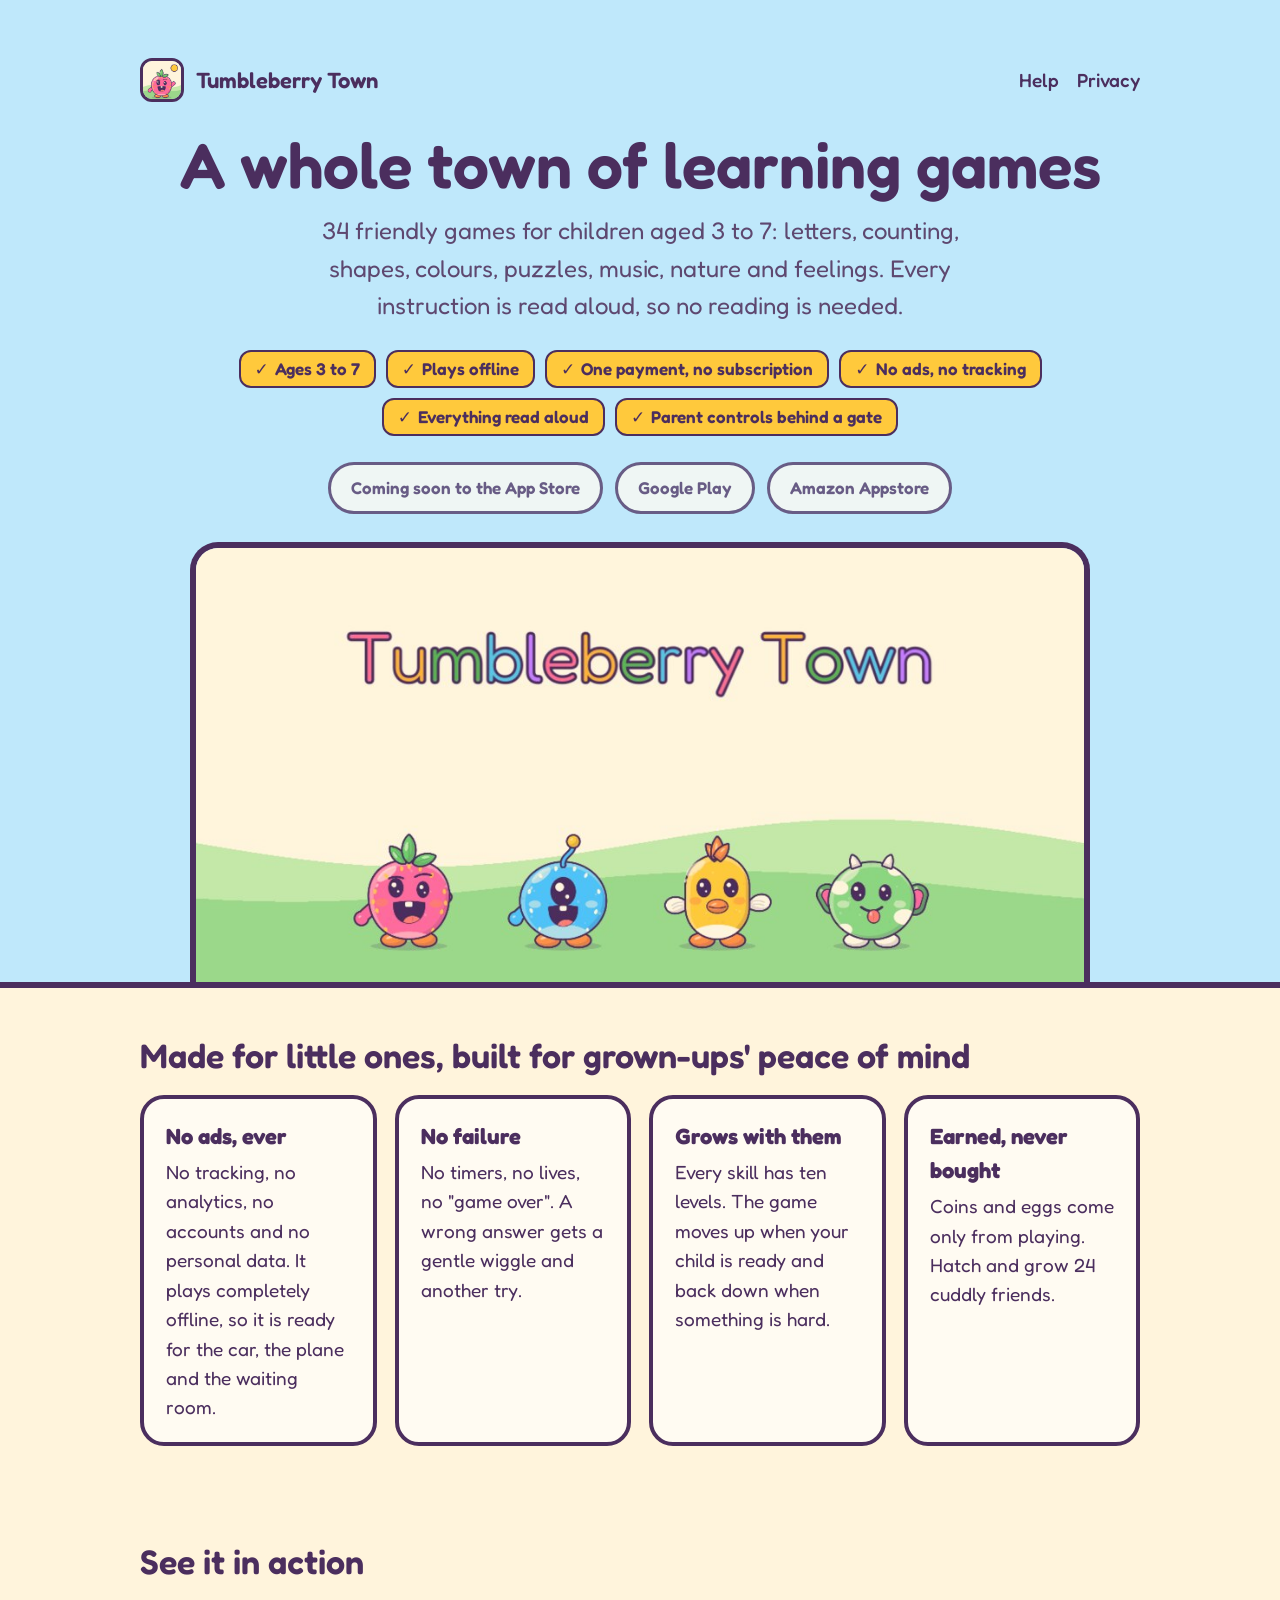
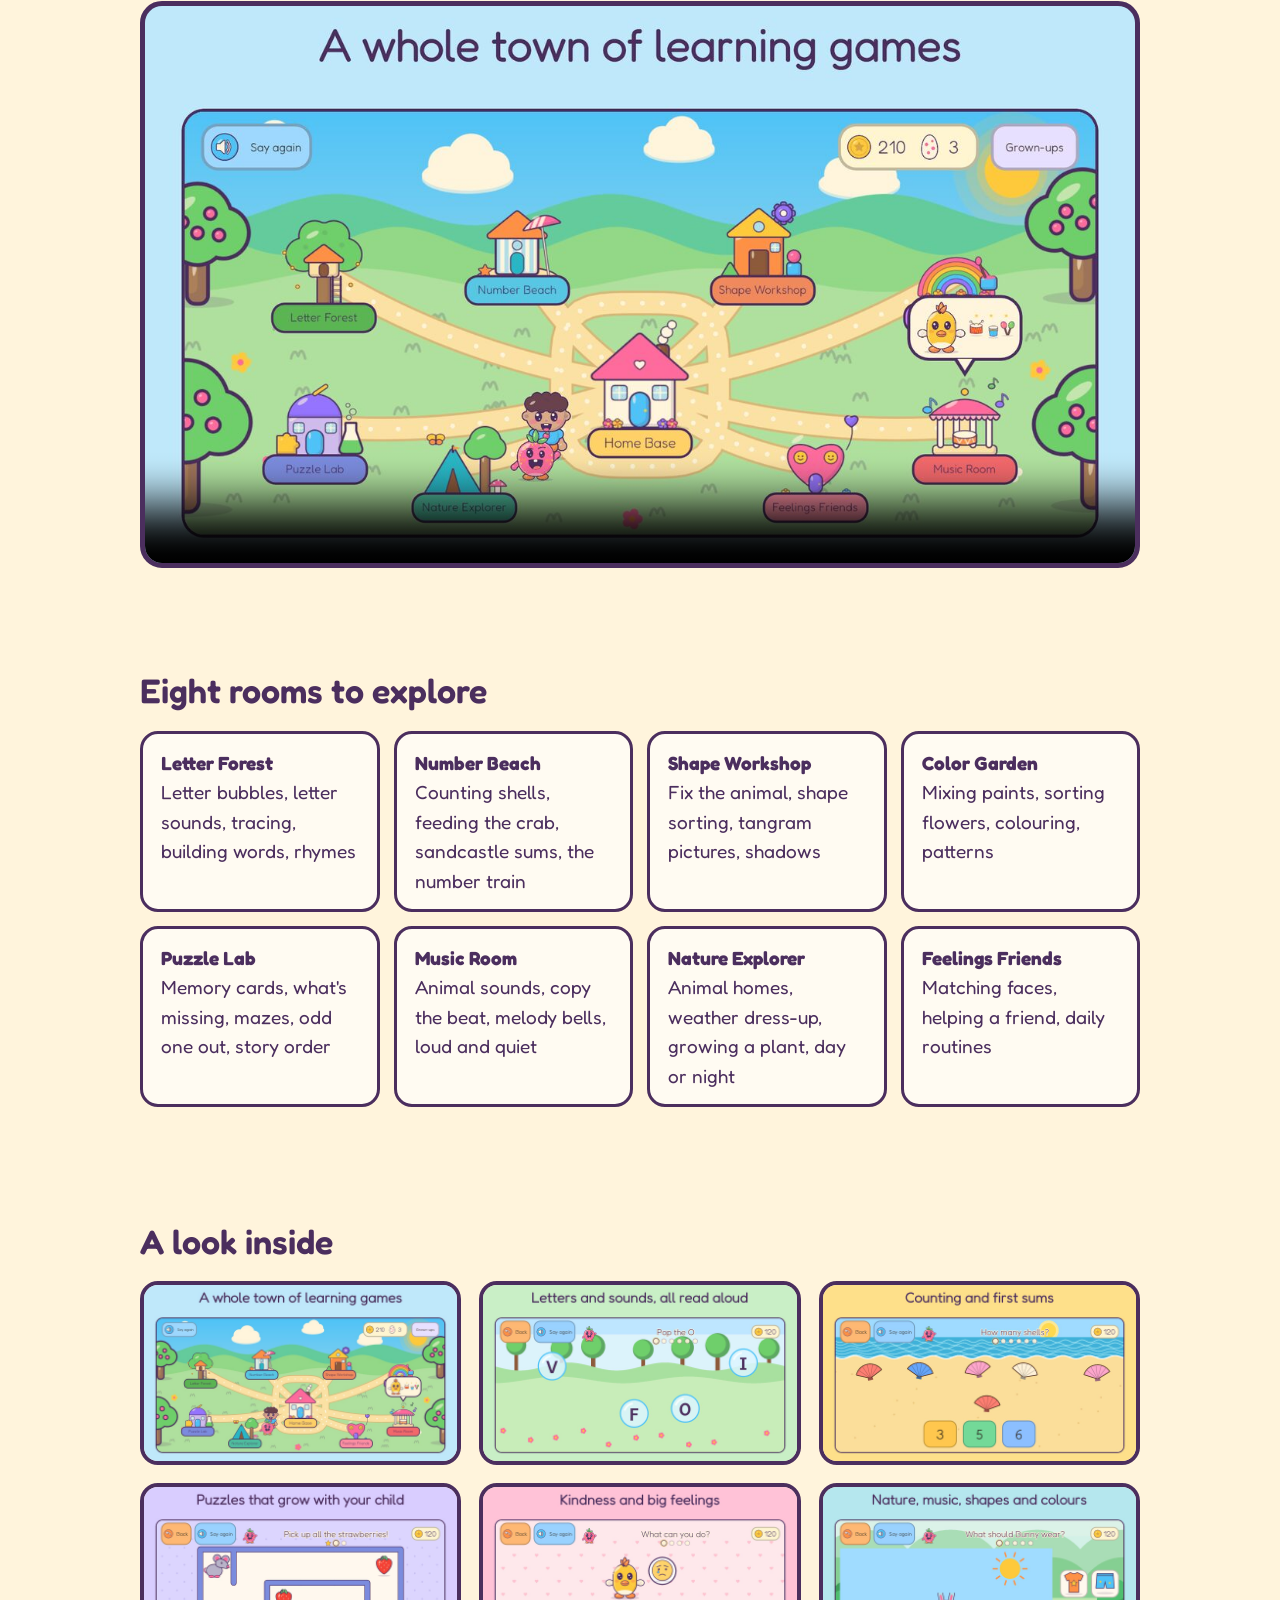
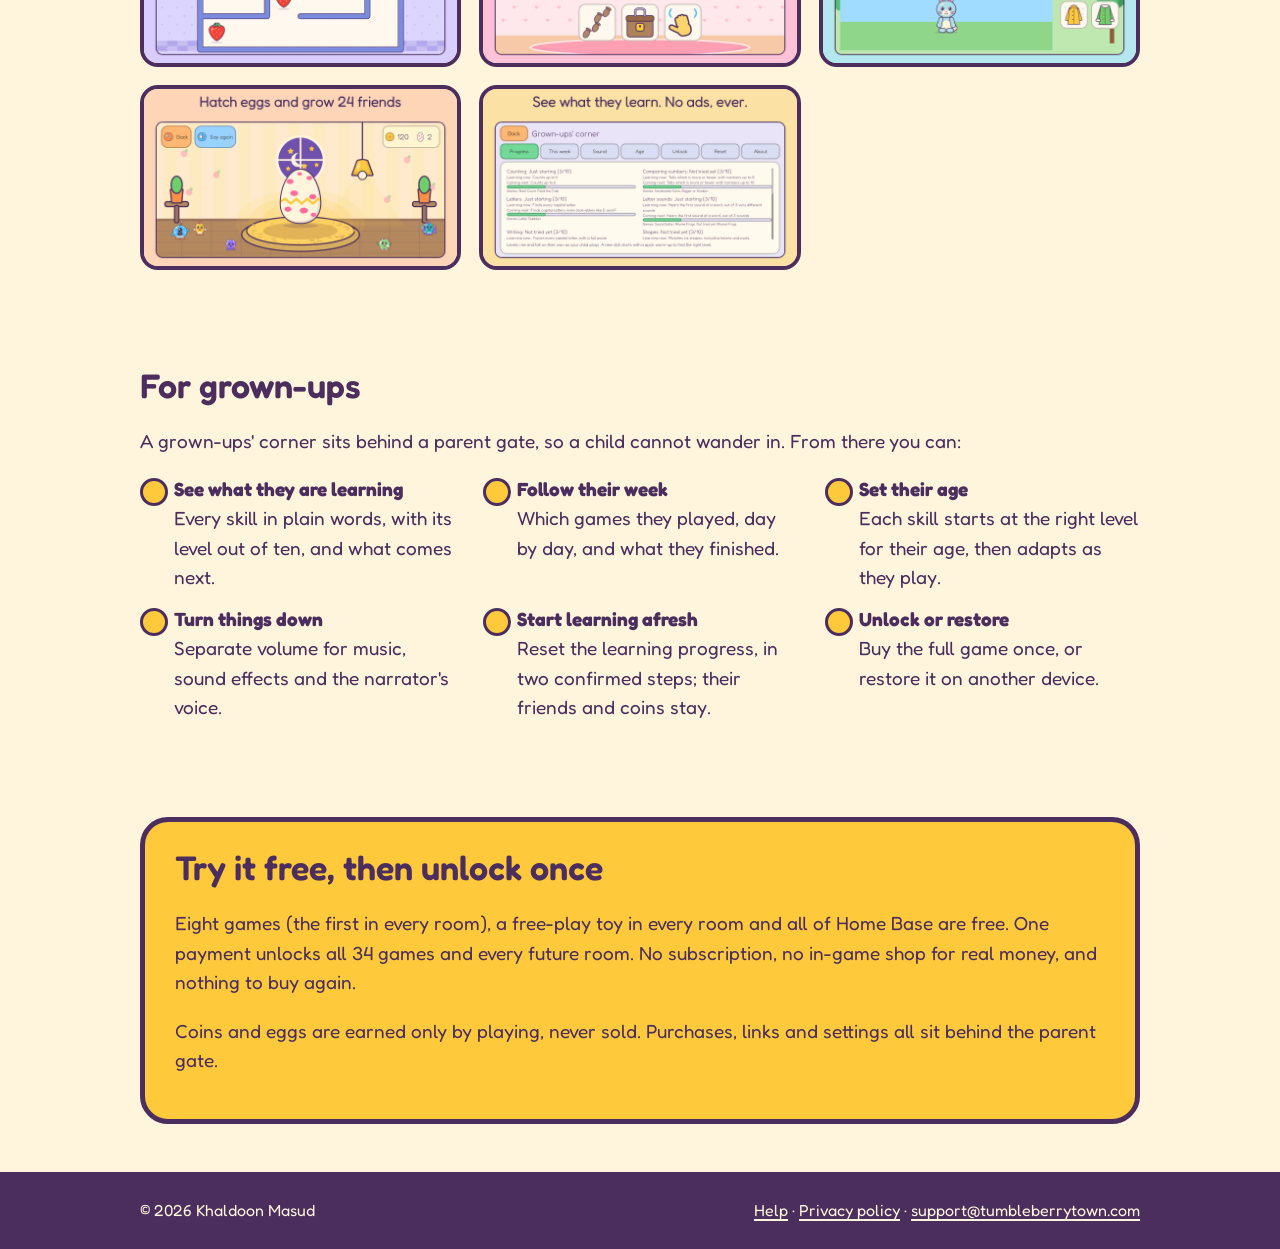
==== index.html @ 7c2fcc59 "Privacy policy rewrite; selling points on the home page - Privacy policy: names the developer, adds " ====
<!doctype html>
<html lang="en">
<head>
<meta charset="utf-8">
<meta name="viewport" content="width=device-width, initial-scale=1">
<title>Tumbleberry Town: learning games for ages 3 to 7</title>
<meta name="description" content="A whole town of learning games for children aged 3 to 7: letters, counting, shapes, colours, puzzles, music, nature and feelings. Everything read aloud. No ads, no tracking.">
<link rel="icon" type="image/png" href="favicon.png">
<link rel="stylesheet" href="assets/site.css">
<meta property="og:title" content="Tumbleberry Town">
<meta property="og:description" content="A whole town of learning games for ages 3 to 7. No ads, no tracking.">
<meta property="og:image" content="https://tumbleberrytown.com/assets/img/feature.jpg">
</head>
<body>
<div class="hero">
	<div class="wrap">
		<header class="top">
			<a class="brand" href="./"><img src="assets/img/icon.png" alt="">Tumbleberry Town</a>
			<nav><a href="support/">Help</a><a href="privacy/">Privacy</a></nav>
		</header>
		<h1>A whole town of learning games</h1>
		<p class="lead">34 friendly games for children aged 3 to 7: letters, counting, shapes, colours, puzzles, music, nature and feelings. Every instruction is read aloud, so no reading is needed.</p>
		<ul class="highlights" aria-label="At a glance">
			<li>Ages 3 to 7</li>
			<li>Plays offline</li>
			<li>One payment, no subscription</li>
			<li>No ads, no tracking</li>
			<li>Everything read aloud</li>
			<li>Parent controls behind a gate</li>
		</ul>
		<div class="badges">
			<span class="badge soon">Coming soon to the App Store</span>
			<span class="badge soon">Google Play</span>
			<span class="badge soon">Amazon Appstore</span>
		</div>
		<img class="feature" src="assets/img/feature.jpg" alt="The Tumbleberry Town title with four friendly creatures on green hills">
	</div>
</div>

<main>
	<section>
		<div class="wrap">
			<h2>Made for little ones, built for grown-ups' peace of mind</h2>
			<div class="promises">
				<div class="promise"><strong>No ads, ever</strong>No tracking, no analytics, no accounts and no personal data. It plays completely offline, so it is ready for the car, the plane and the waiting room.</div>
				<div class="promise"><strong>No failure</strong>No timers, no lives, no "game over". A wrong answer gets a gentle wiggle and another try.</div>
				<div class="promise"><strong>Grows with them</strong>Every skill has ten levels. The game moves up when your child is ready and back down when something is hard.</div>
				<div class="promise"><strong>Earned, never bought</strong>Coins and eggs come only from playing. Hatch and grow 24 cuddly friends.</div>
			</div>
		</div>
	</section>

	<section>
		<div class="wrap">
			<h2>See it in action</h2>
			<video controls preload="metadata" poster="assets/img/01_town.jpg" src="assets/preview.mp4">
				A short video of the game.
			</video>
		</div>
	</section>

	<section>
		<div class="wrap">
			<h2>Eight rooms to explore</h2>
			<ul class="rooms">
				<li><b>Letter Forest</b>Letter bubbles, letter sounds, tracing, building words, rhymes</li>
				<li><b>Number Beach</b>Counting shells, feeding the crab, sandcastle sums, the number train</li>
				<li><b>Shape Workshop</b>Fix the animal, shape sorting, tangram pictures, shadows</li>
				<li><b>Color Garden</b>Mixing paints, sorting flowers, colouring, patterns</li>
				<li><b>Puzzle Lab</b>Memory cards, what's missing, mazes, odd one out, story order</li>
				<li><b>Music Room</b>Animal sounds, copy the beat, melody bells, loud and quiet</li>
				<li><b>Nature Explorer</b>Animal homes, weather dress-up, growing a plant, day or night</li>
				<li><b>Feelings Friends</b>Matching faces, helping a friend, daily routines</li>
			</ul>
		</div>
	</section>

	<section>
		<div class="wrap">
			<h2>A look inside</h2>
			<div class="gallery">
				<img src="assets/img/01_town.jpg" alt="The town map with eight rooms and Home Base" loading="lazy">
				<img src="assets/img/02_letters.jpg" alt="Letter Bubbles: pop the letter the narrator says" loading="lazy">
				<img src="assets/img/03_numbers.jpg" alt="Shell Count: how many shells?" loading="lazy">
				<img src="assets/img/04_puzzles.jpg" alt="Maze Mouse: pick up the strawberries" loading="lazy">
				<img src="assets/img/05_feelings.jpg" alt="Help a Friend: what can you do?" loading="lazy">
				<img src="assets/img/06_nature.jpg" alt="Weather Dress-Up: what should Bunny wear?" loading="lazy">
				<img src="assets/img/07_friends.jpg" alt="The Nursery, where eggs hatch into friends" loading="lazy">
				<img src="assets/img/08_grownups.jpg" alt="The grown-ups' corner shows what your child is learning" loading="lazy">
			</div>
		</div>
	</section>

	<section>
		<div class="wrap">
			<h2>For grown-ups</h2>
			<p>A grown-ups' corner sits behind a parent gate, so a child cannot wander in. From there you can:</p>
			<ul class="grownups">
				<li><b>See what they are learning</b>Every skill in plain words, with its level out of ten, and what comes next.</li>
				<li><b>Follow their week</b>Which games they played, day by day, and what they finished.</li>
				<li><b>Set their age</b>Each skill starts at the right level for their age, then adapts as they play.</li>
				<li><b>Turn things down</b>Separate volume for music, sound effects and the narrator's voice.</li>
				<li><b>Start learning afresh</b>Reset the learning progress, in two confirmed steps; their friends and coins stay.</li>
				<li><b>Unlock or restore</b>Buy the full game once, or restore it on another device.</li>
			</ul>
		</div>
	</section>

	<section>
		<div class="wrap">
			<div class="price">
				<h2>Try it free, then unlock once</h2>
				<p>Eight games (the first in every room), a free-play toy in every room and all of Home Base are free. One payment unlocks all 34 games and every future room. No subscription, no in-game shop for real money, and nothing to buy again.</p>
				<p>Coins and eggs are earned only by playing, never sold. Purchases, links and settings all sit behind the parent gate.</p>
			</div>
		</div>
	</section>
</main>

<footer>
	<div class="wrap">
		<span>© 2026 Khaldoon Masud</span>
		<span><a href="support/">Help</a> · <a href="privacy/">Privacy policy</a> · <a href="mailto:support@tumbleberrytown.com">support@tumbleberrytown.com</a></span>
	</div>
</footer>
</body>
</html>
---- assets/site.css ----
/* Tumbleberry Town website. Colours from docs/ART_STYLE.md in the game. */
@font-face {
	font-family: "Fredoka";
	src: url("fonts/Fredoka-Variable.ttf") format("truetype");
	font-weight: 300 700;
	font-display: swap;
}

:root {
	--plum: #4B2E5E;
	--cream: #FFF4DC;
	--paper: #FFFBF2;
	--pink: #FF6B9D;
	--yellow: #FFC93C;
	--blue: #4FC3F7;
	--green: #6FCF6B;
	--grape: #9575FF;
	--sky: #BFE8FB;
	--hill: #9BD68A;
	--soft: #5E4870;
}

* { box-sizing: border-box; }

body {
	margin: 0;
	background: var(--cream);
	color: var(--plum);
	font-family: "Fredoka", "Trebuchet MS", system-ui, sans-serif;
	font-size: 19px;
	line-height: 1.55;
}

a { color: var(--plum); text-decoration-thickness: 2px; text-underline-offset: 3px; }
a:hover { color: var(--pink); }

.wrap { max-width: 1040px; margin: 0 auto; padding: 0 20px; }

header.top {
	display: flex; align-items: center; justify-content: space-between; gap: 16px;
	padding: 18px 0;
}
header.top .brand { display: flex; align-items: center; gap: 12px; text-decoration: none; font-weight: 600; font-size: 22px; }
header.top .brand img { width: 44px; height: 44px; border-radius: 12px; border: 3px solid var(--plum); }
header.top nav { display: flex; gap: 18px; font-weight: 500; }
header.top nav a { text-decoration: none; }
header.top nav a:hover { text-decoration: underline; }

.hero {
	background: var(--sky);
	border-bottom: 6px solid var(--plum);
	padding: 40px 0 0;
	text-align: center;
}
.hero h1 { font-size: clamp(36px, 6vw, 64px); line-height: 1.1; margin: 10px 0 12px; font-weight: 600; }
.hero p.lead { font-size: clamp(19px, 2.4vw, 24px); max-width: 720px; margin: 0 auto 26px; color: var(--soft); }
.hero img.feature { width: 100%; max-width: 900px; display: block; margin: 0 auto; border-radius: 28px 28px 0 0; border: 6px solid var(--plum); border-bottom: 0; }

.badges { display: flex; flex-wrap: wrap; gap: 12px; justify-content: center; margin: 0 0 28px; }
.badge {
	display: inline-block; padding: 10px 20px; border-radius: 999px; background: var(--paper);
	border: 3px solid var(--plum); font-weight: 600; font-size: 17px; text-decoration: none;
}
.badge.soon { opacity: 0.75; }

/* The selling points, right under the headline. */
.highlights { display: flex; flex-wrap: wrap; gap: 10px; justify-content: center; list-style: none; padding: 0; margin: 0 auto 26px; max-width: 900px; }
.highlights li {
	padding: 6px 14px; border-radius: 12px; background: var(--yellow); border: 2px solid var(--plum);
	font-weight: 600; font-size: 17px; line-height: 1.3;
}
.highlights li::before { content: "✓"; font-weight: 700; margin-right: 6px; }

.grownups { display: grid; grid-template-columns: repeat(auto-fit, minmax(min(280px, 100%), 1fr)); gap: 12px 28px; padding: 0; margin: 0; list-style: none; }
.grownups li { padding-left: 34px; position: relative; }
.grownups li::before {
	content: ""; position: absolute; left: 0; top: 4px; width: 22px; height: 22px; border-radius: 50%;
	background: var(--yellow); border: 3px solid var(--plum);
}
.grownups li b { display: block; }

section { padding: 48px 0; }
section h2 { font-size: 34px; line-height: 1.2; margin: 0 0 18px; font-weight: 600; }

.promises { display: grid; grid-template-columns: repeat(auto-fit, minmax(min(220px, 100%), 1fr)); gap: 18px; }
.promise { background: var(--paper); border: 4px solid var(--plum); border-radius: 24px; padding: 20px 22px; }
.promise strong { display: block; font-size: 22px; margin-bottom: 4px; }

.rooms { display: grid; grid-template-columns: repeat(auto-fit, minmax(min(230px, 100%), 1fr)); gap: 14px; padding: 0; list-style: none; }
.rooms li { background: var(--paper); border-radius: 18px; padding: 14px 18px; border: 3px solid var(--plum); }
.rooms li b { display: block; }

.gallery { display: grid; grid-template-columns: repeat(auto-fit, minmax(min(300px, 100%), 1fr)); gap: 18px; }
.gallery img { width: 100%; display: block; border-radius: 18px; border: 4px solid var(--plum); }

video { width: 100%; border-radius: 22px; border: 5px solid var(--plum); background: var(--plum); }

.price { background: var(--yellow); border: 5px solid var(--plum); border-radius: 28px; padding: 26px 30px; }
.price h2 { margin-top: 0; }

article.doc { background: var(--paper); border: 4px solid var(--plum); border-radius: 28px; padding: 28px 34px; margin: 20px 0 48px; }
article.doc h1 { font-size: 40px; line-height: 1.15; margin: 0 0 4px; font-weight: 600; }
article.doc h2 { font-size: 26px; margin: 28px 0 8px; font-weight: 600; }
article.doc .updated { color: var(--soft); margin-top: 0; }
article.doc ul { padding-left: 22px; }

details { background: var(--paper); border: 3px solid var(--plum); border-radius: 18px; padding: 12px 18px; margin: 10px 0; }
details summary { cursor: pointer; font-weight: 600; }

footer { background: var(--plum); color: var(--cream); padding: 26px 0; font-size: 16px; }
footer a { color: var(--cream); }
footer .wrap { display: flex; flex-wrap: wrap; justify-content: space-between; gap: 12px; }

@media (max-width: 600px) {
	body { font-size: 17px; }
	header.top nav { gap: 12px; font-size: 16px; }
	article.doc { padding: 20px; }
}
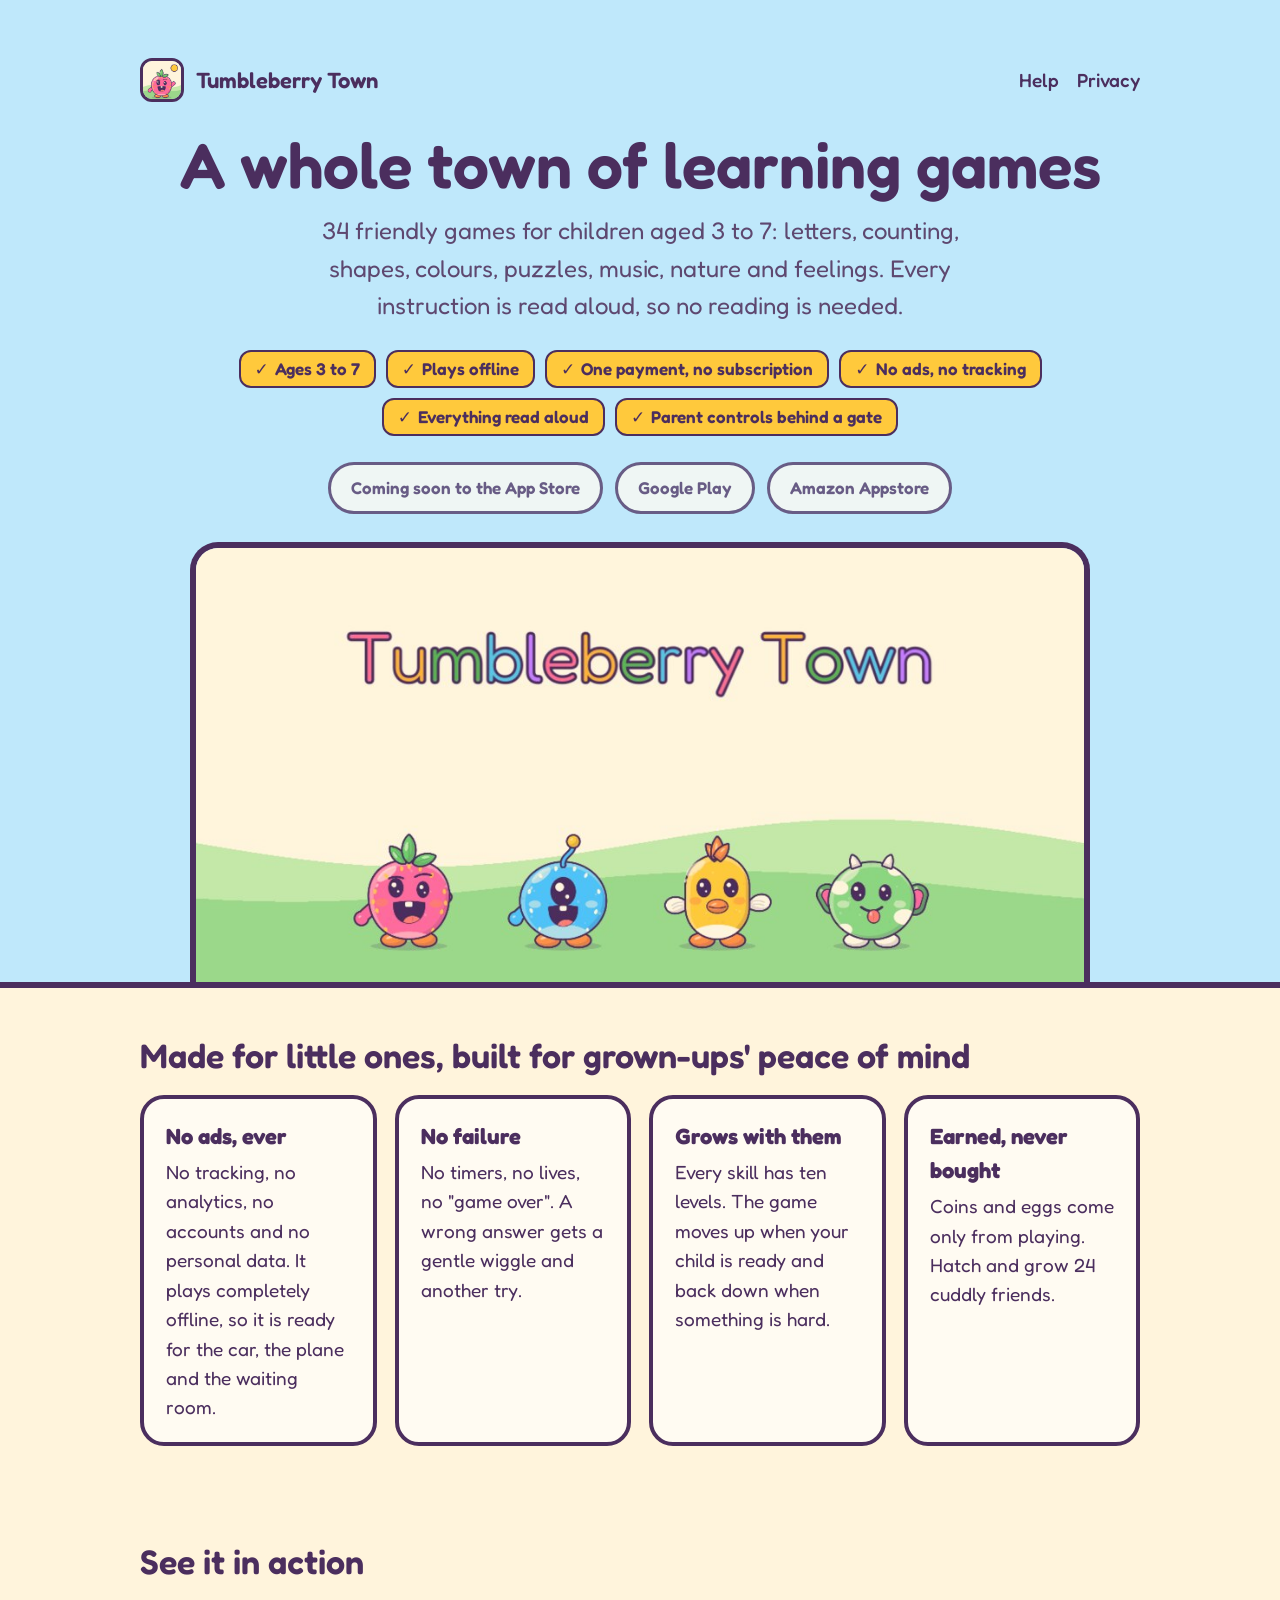
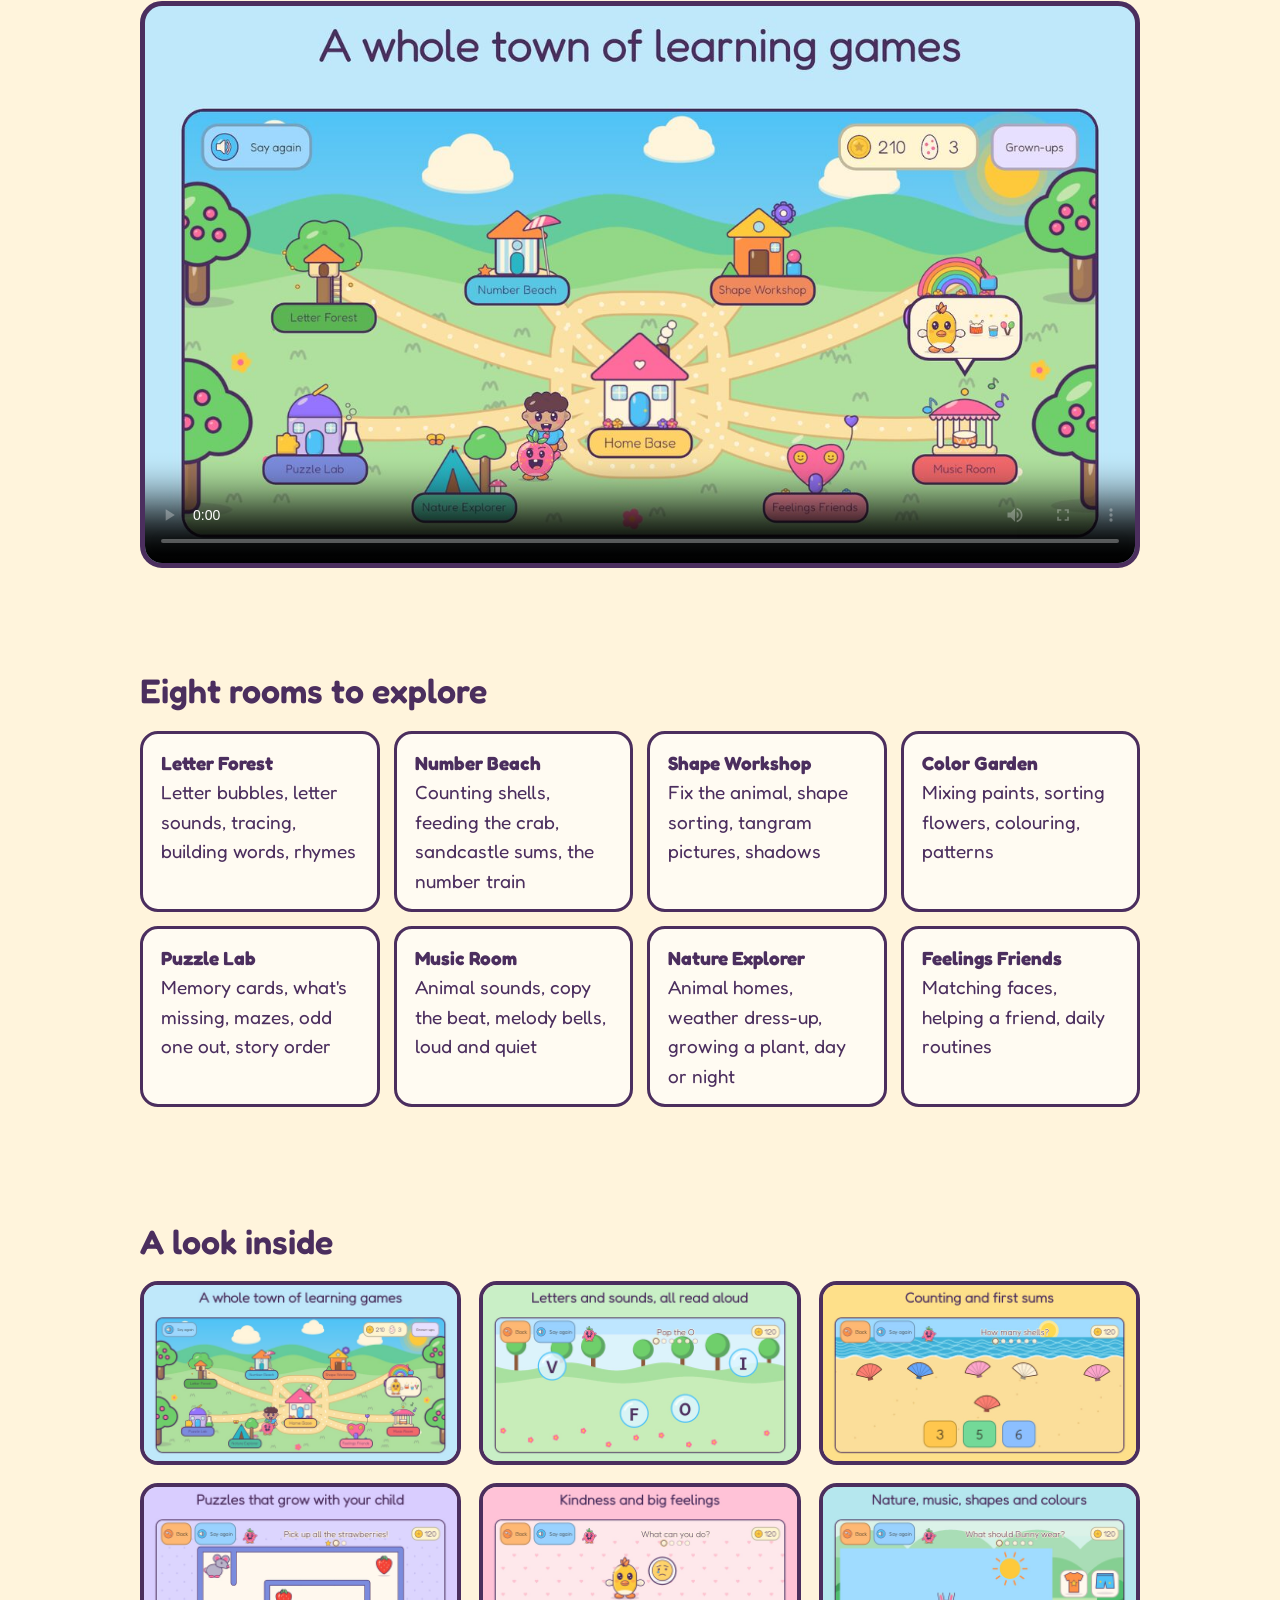
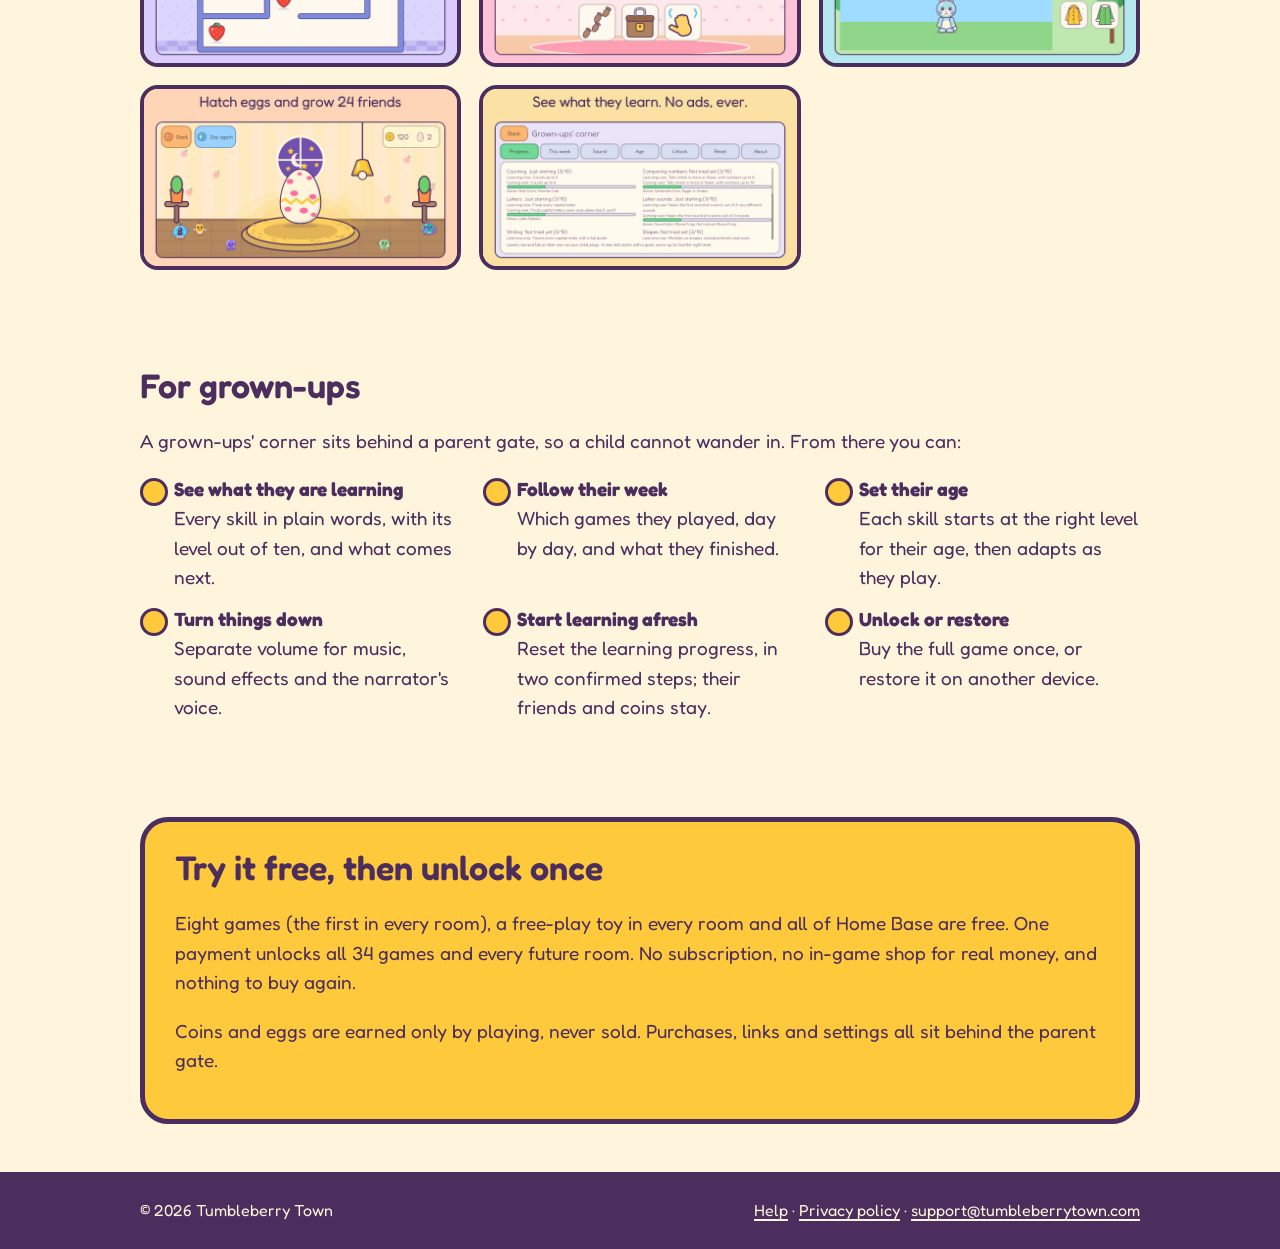
==== commit 8ef2322e: "Say Tumbleberry Town, not the owner's name - Footers on the home, privacy and help pages - Privacy p" ====
--- a/index.html
+++ b/index.html
@@ -119,7 +119,7 @@
 
 <footer>
 	<div class="wrap">
-		<span>© 2026 Khaldoon Masud</span>
+		<span>© 2026 Tumbleberry Town</span>
 		<span><a href="support/">Help</a> · <a href="privacy/">Privacy policy</a> · <a href="mailto:support@tumbleberrytown.com">support@tumbleberrytown.com</a></span>
 	</div>
 </footer>
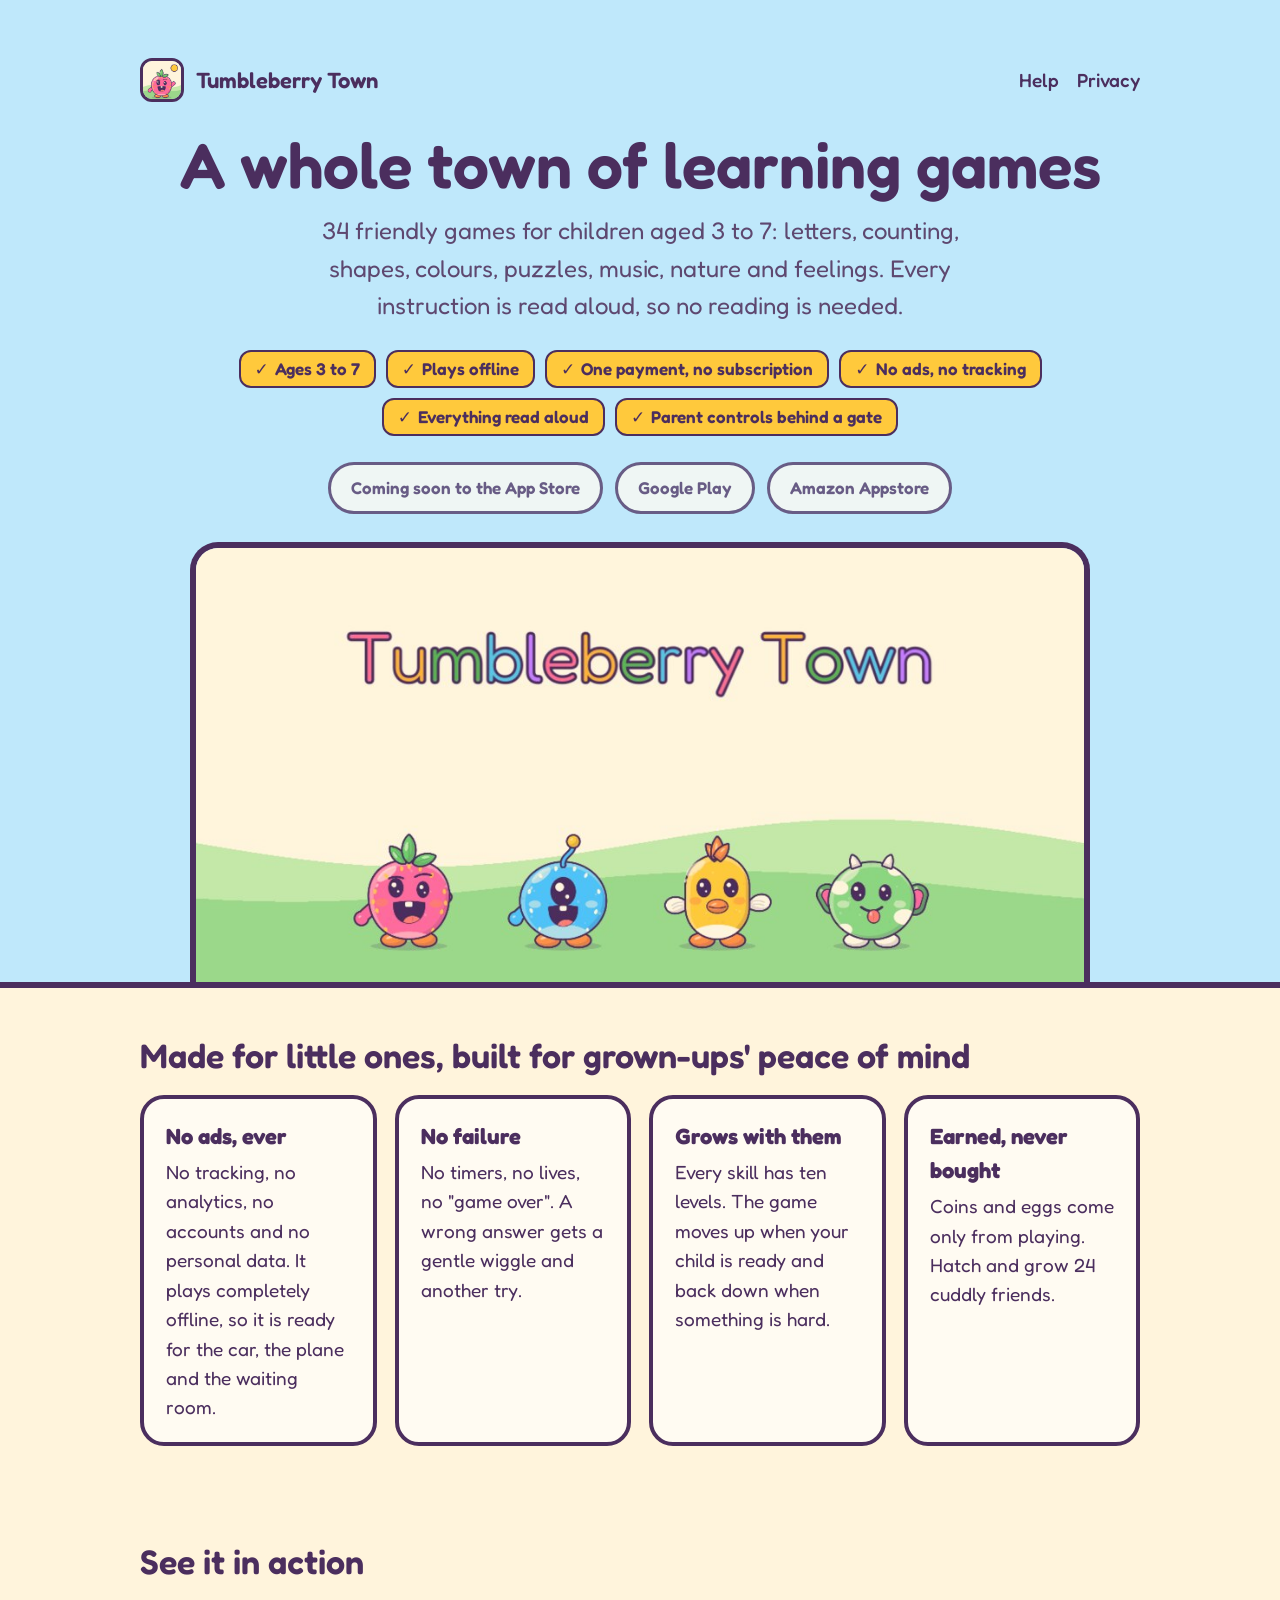
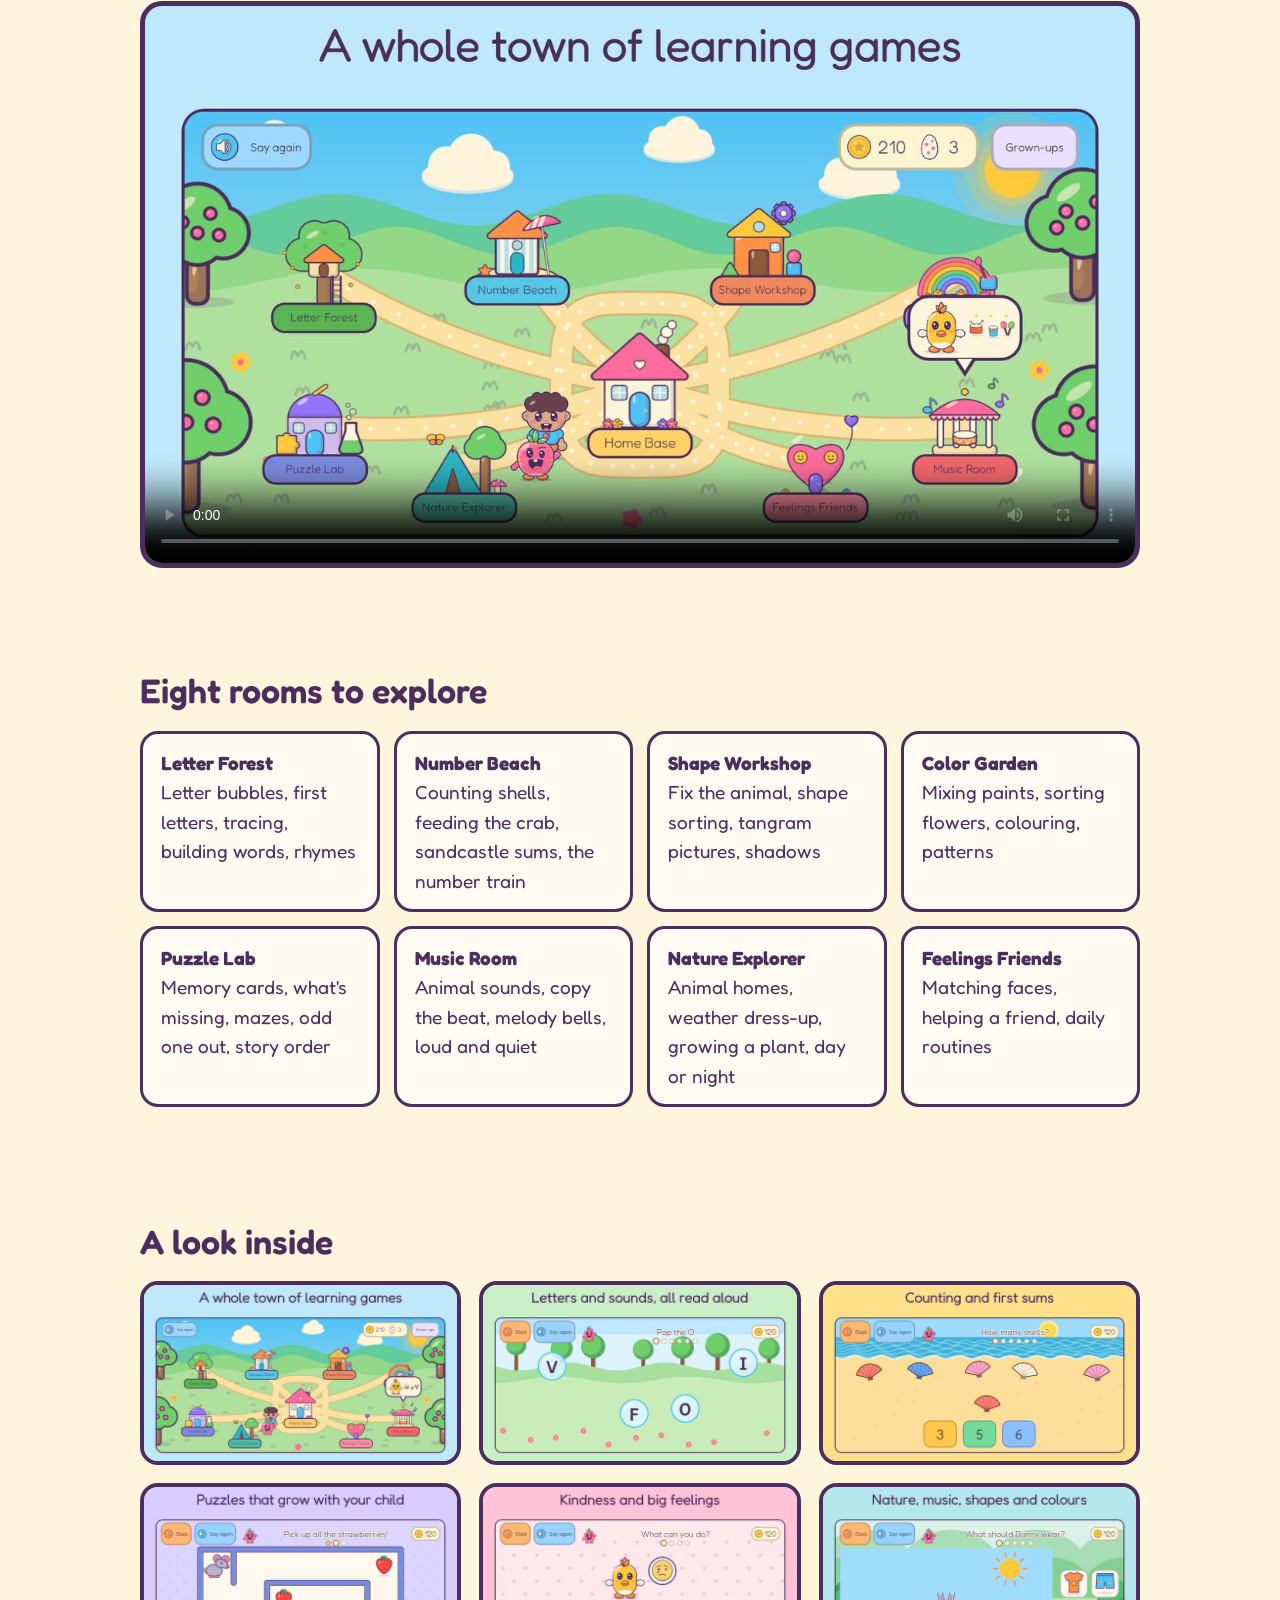
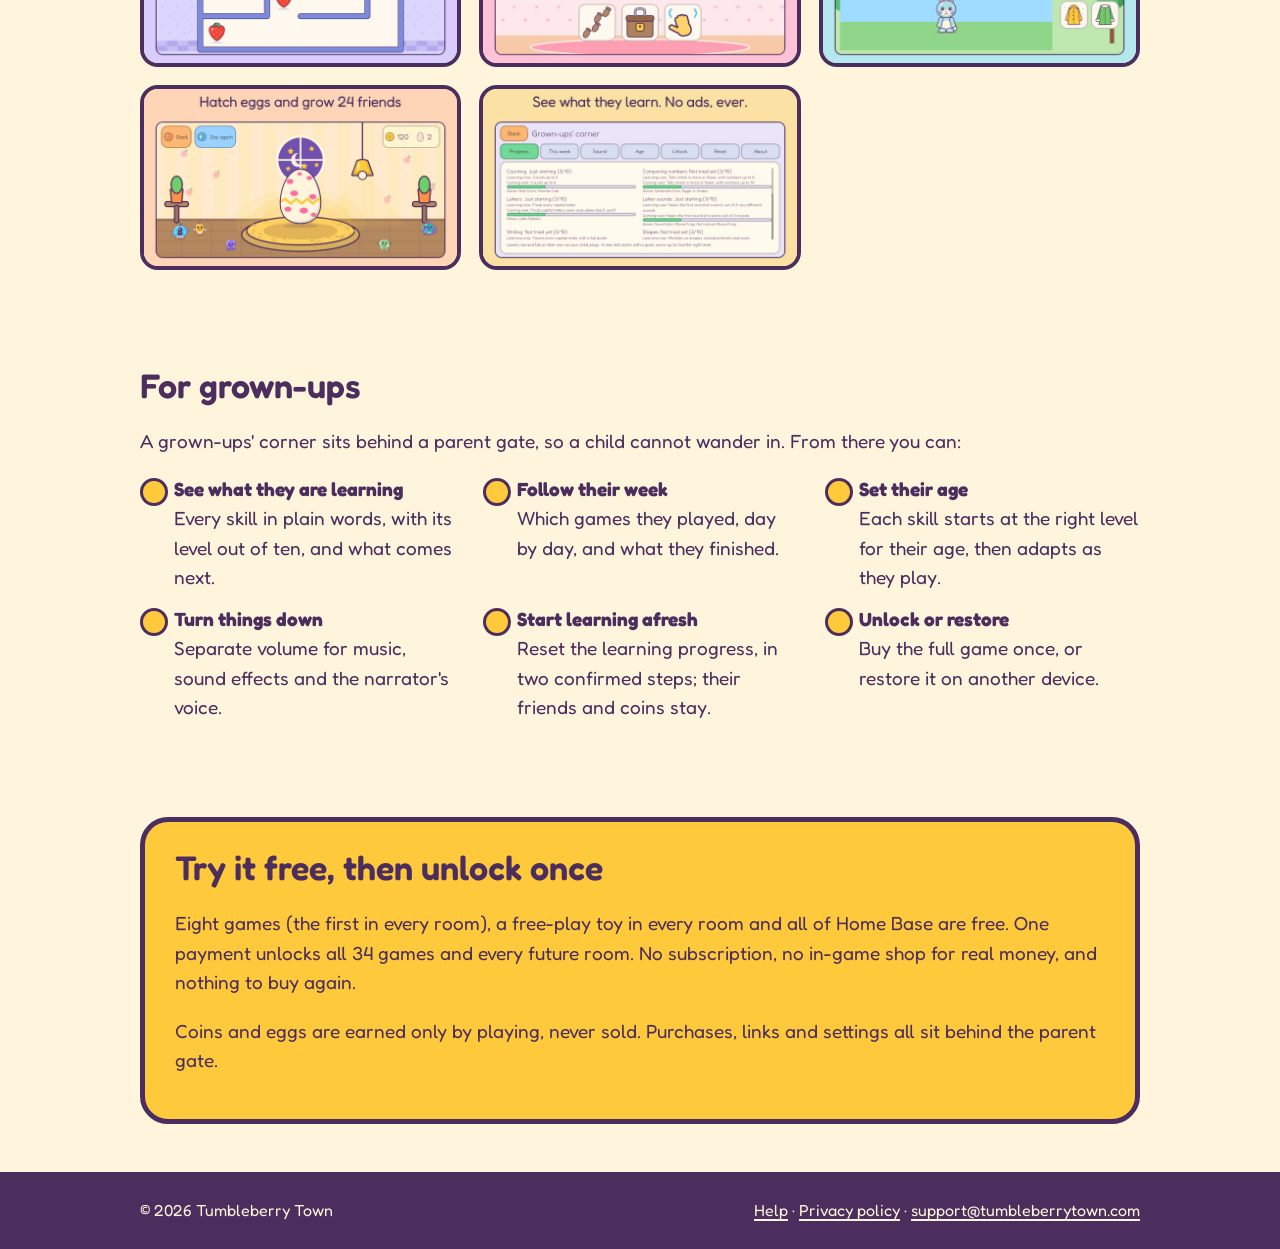
==== commit a4e39814: "Letter Forest: "first letters" instead of "letter sounds" - The game now says letter names, not phon" ====
--- a/index.html
+++ b/index.html
@@ -63,7 +63,7 @@
 		<div class="wrap">
 			<h2>Eight rooms to explore</h2>
 			<ul class="rooms">
-				<li><b>Letter Forest</b>Letter bubbles, letter sounds, tracing, building words, rhymes</li>
+				<li><b>Letter Forest</b>Letter bubbles, first letters, tracing, building words, rhymes</li>
 				<li><b>Number Beach</b>Counting shells, feeding the crab, sandcastle sums, the number train</li>
 				<li><b>Shape Workshop</b>Fix the animal, shape sorting, tangram pictures, shadows</li>
 				<li><b>Color Garden</b>Mixing paints, sorting flowers, colouring, patterns</li>
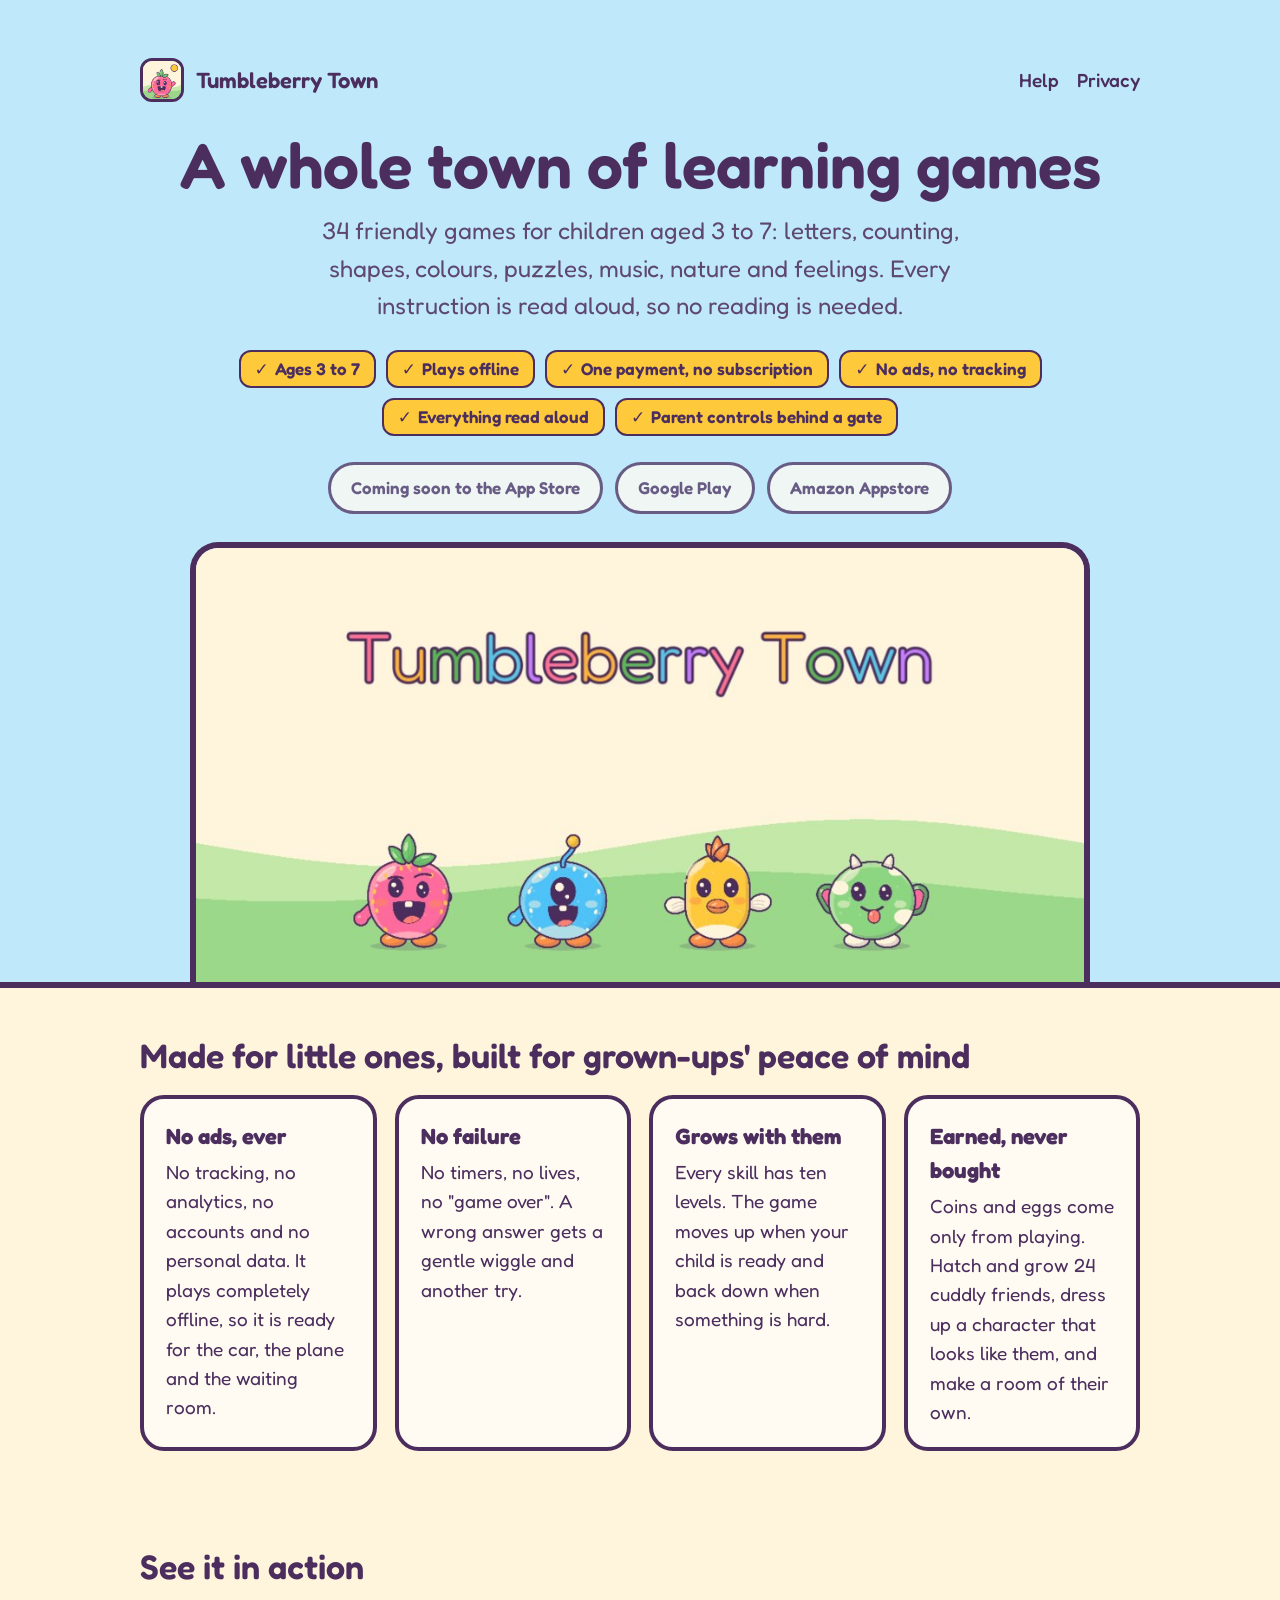
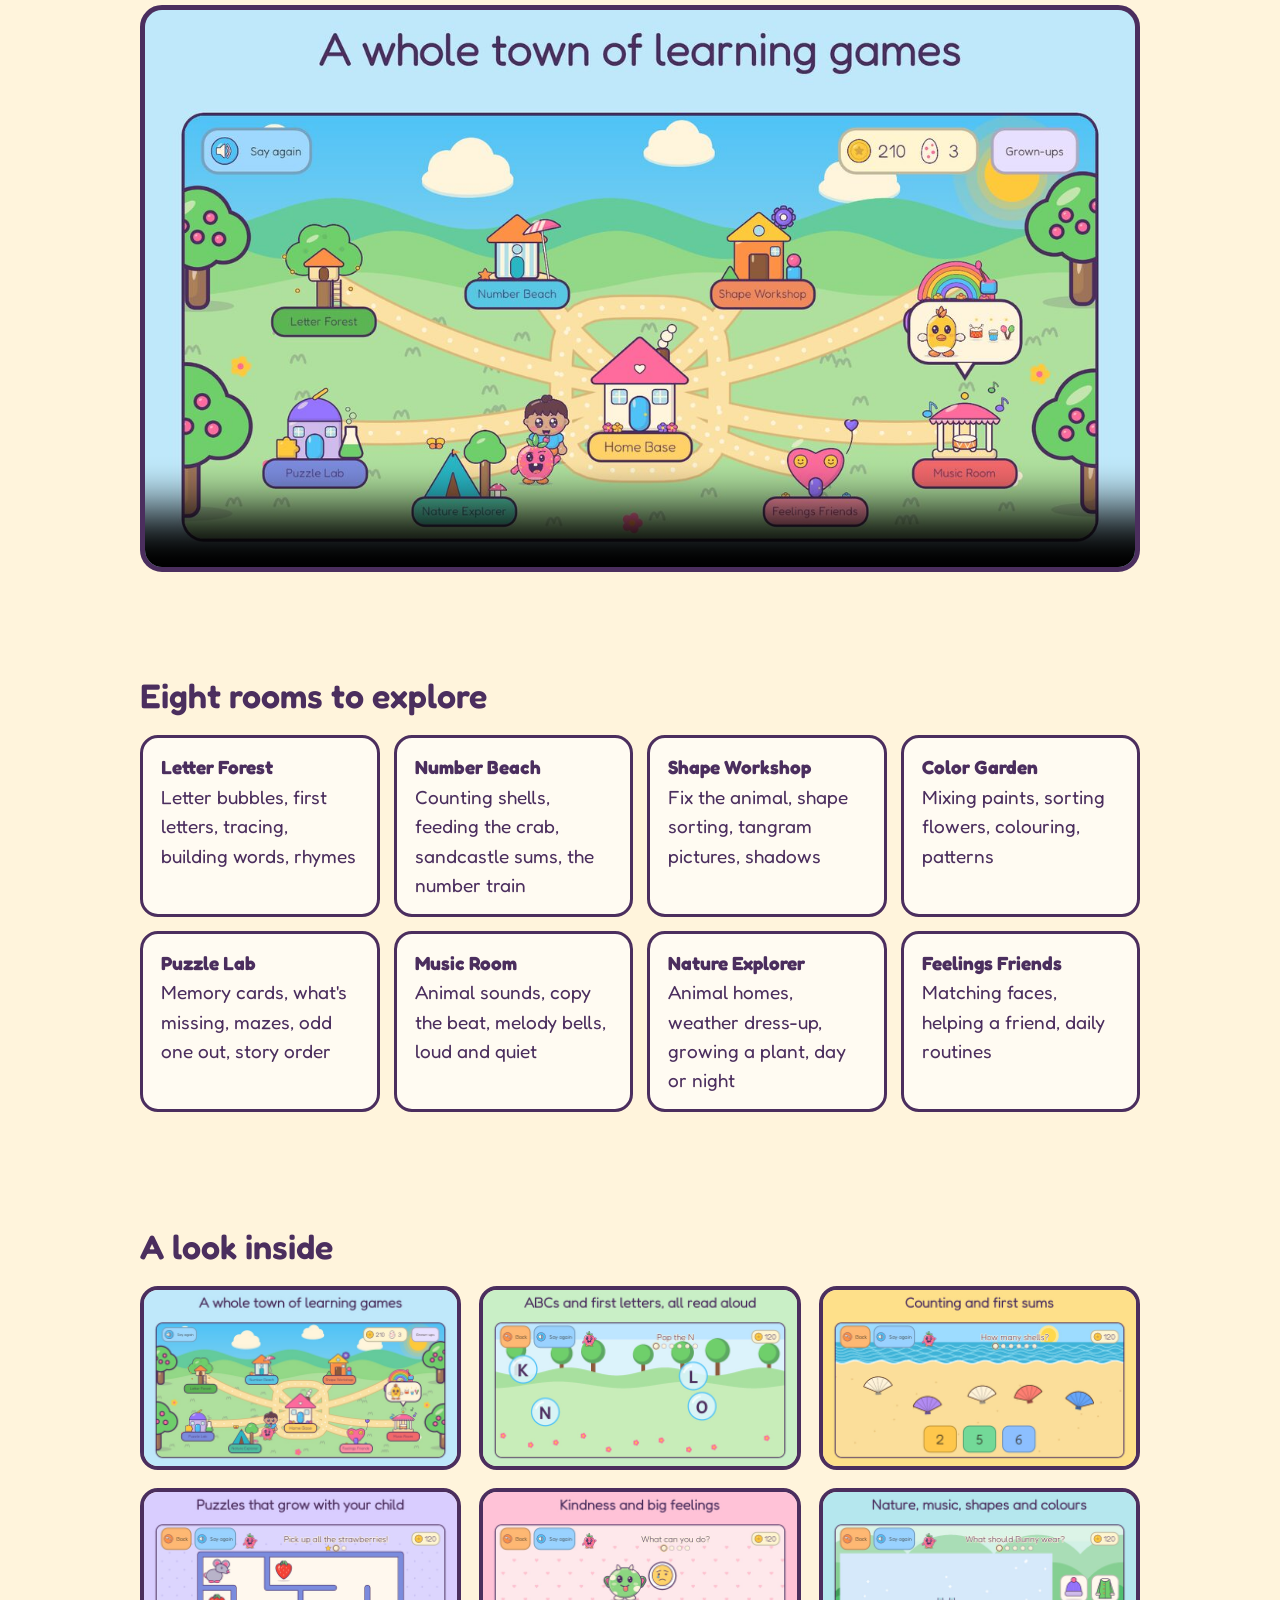
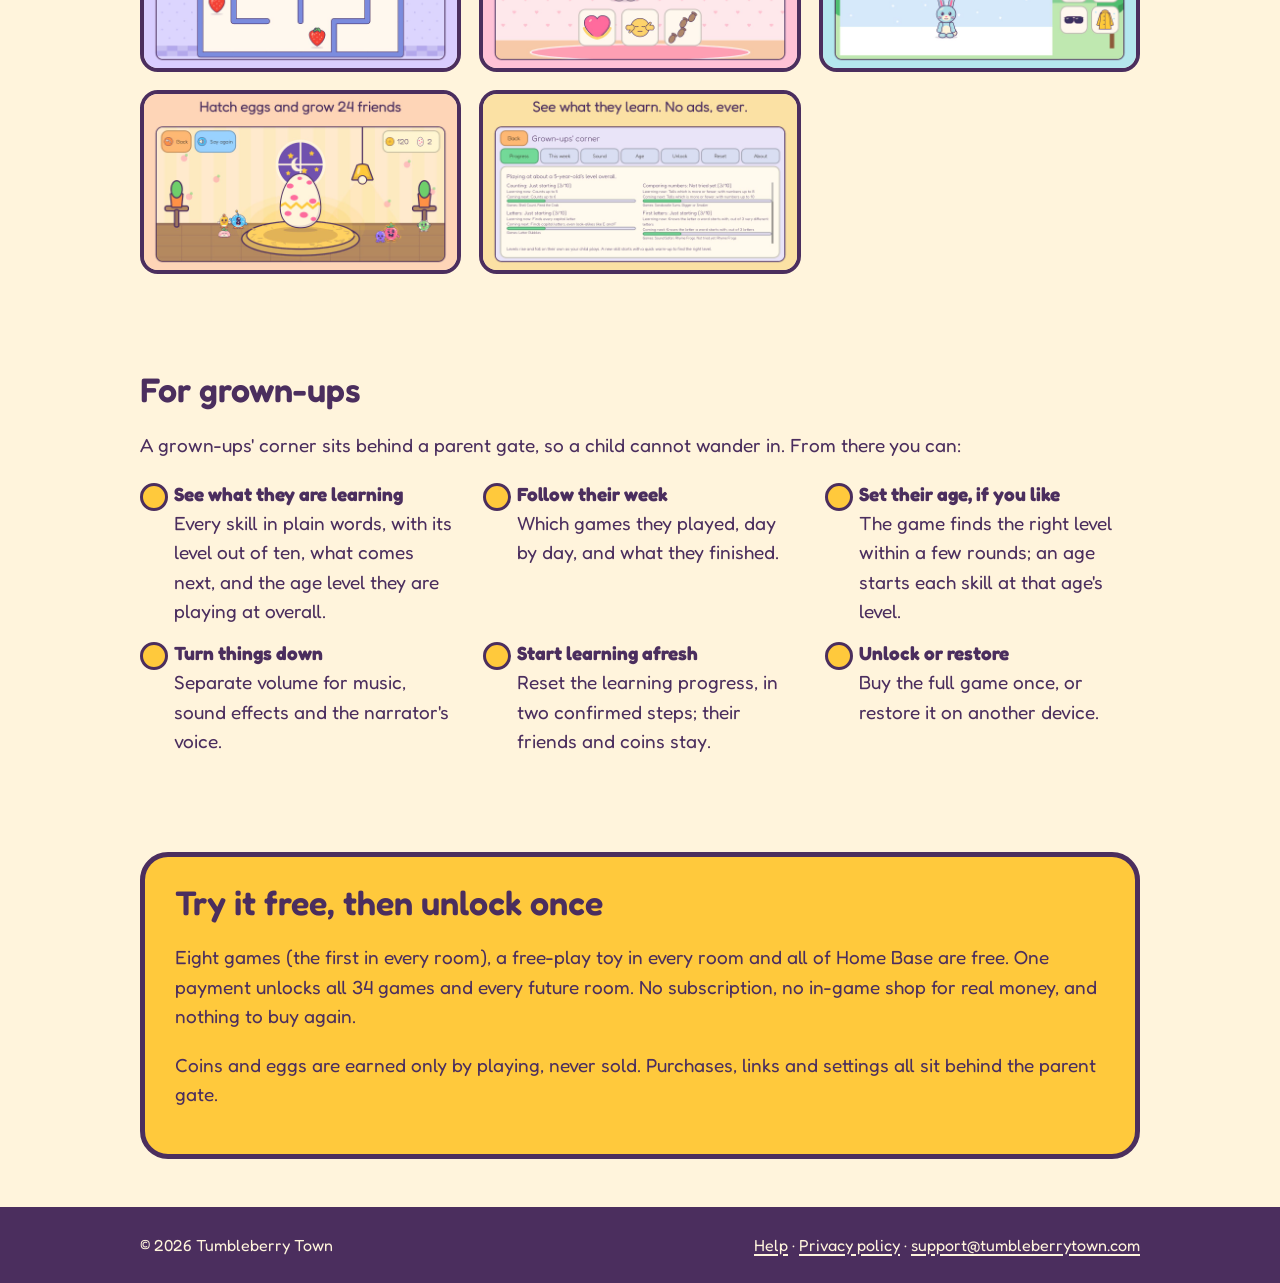
==== commit 89c1d02f: "New character in the pictures and video; character and age wording - Gallery pictures, feature image" ====
--- a/index.html
+++ b/index.html
@@ -45,7 +45,7 @@
 				<div class="promise"><strong>No ads, ever</strong>No tracking, no analytics, no accounts and no personal data. It plays completely offline, so it is ready for the car, the plane and the waiting room.</div>
 				<div class="promise"><strong>No failure</strong>No timers, no lives, no "game over". A wrong answer gets a gentle wiggle and another try.</div>
 				<div class="promise"><strong>Grows with them</strong>Every skill has ten levels. The game moves up when your child is ready and back down when something is hard.</div>
-				<div class="promise"><strong>Earned, never bought</strong>Coins and eggs come only from playing. Hatch and grow 24 cuddly friends.</div>
+				<div class="promise"><strong>Earned, never bought</strong>Coins and eggs come only from playing. Hatch and grow 24 cuddly friends, dress up a character that looks like them, and make a room of their own.</div>
 			</div>
 		</div>
 	</section>
@@ -96,9 +96,9 @@
 			<h2>For grown-ups</h2>
 			<p>A grown-ups' corner sits behind a parent gate, so a child cannot wander in. From there you can:</p>
 			<ul class="grownups">
-				<li><b>See what they are learning</b>Every skill in plain words, with its level out of ten, and what comes next.</li>
+				<li><b>See what they are learning</b>Every skill in plain words, with its level out of ten, what comes next, and the age level they are playing at overall.</li>
 				<li><b>Follow their week</b>Which games they played, day by day, and what they finished.</li>
-				<li><b>Set their age</b>Each skill starts at the right level for their age, then adapts as they play.</li>
+				<li><b>Set their age, if you like</b>The game finds the right level within a few rounds; an age starts each skill at that age's level.</li>
 				<li><b>Turn things down</b>Separate volume for music, sound effects and the narrator's voice.</li>
 				<li><b>Start learning afresh</b>Reset the learning progress, in two confirmed steps; their friends and coins stay.</li>
 				<li><b>Unlock or restore</b>Buy the full game once, or restore it on another device.</li>
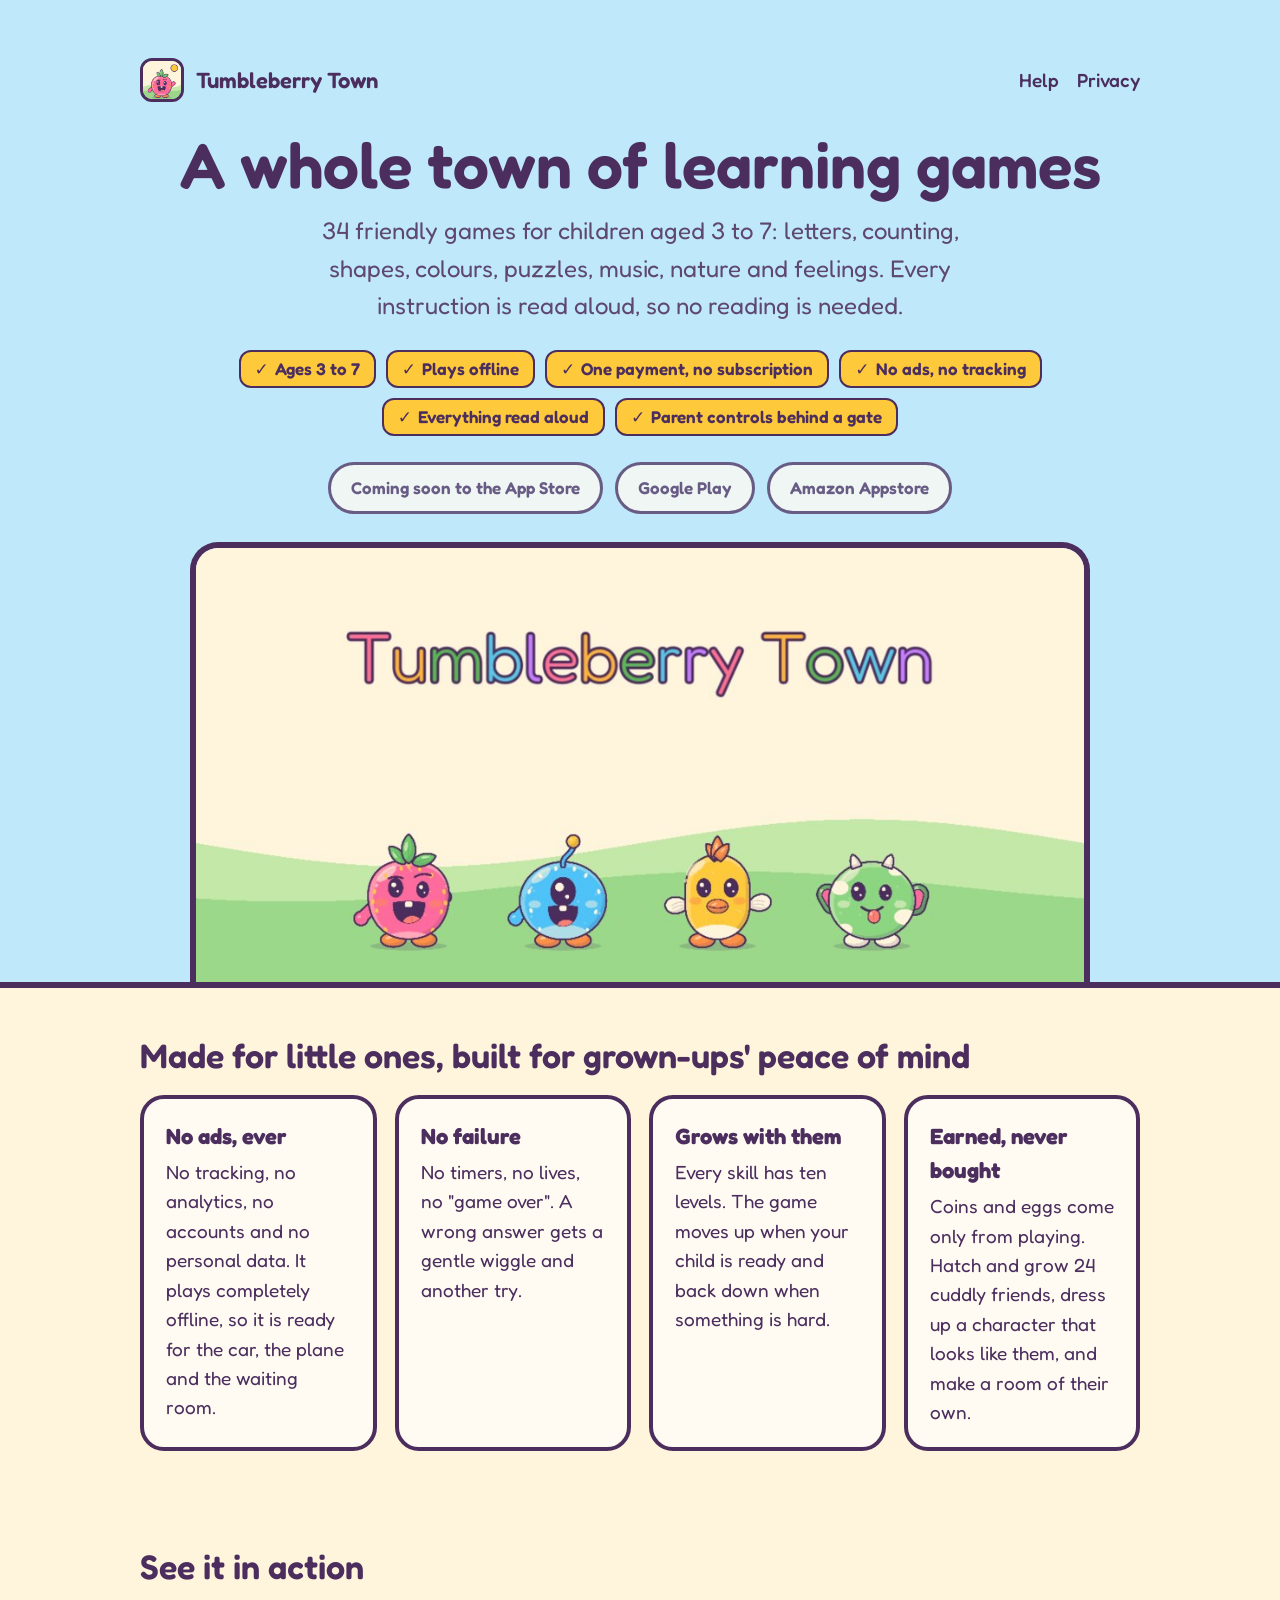
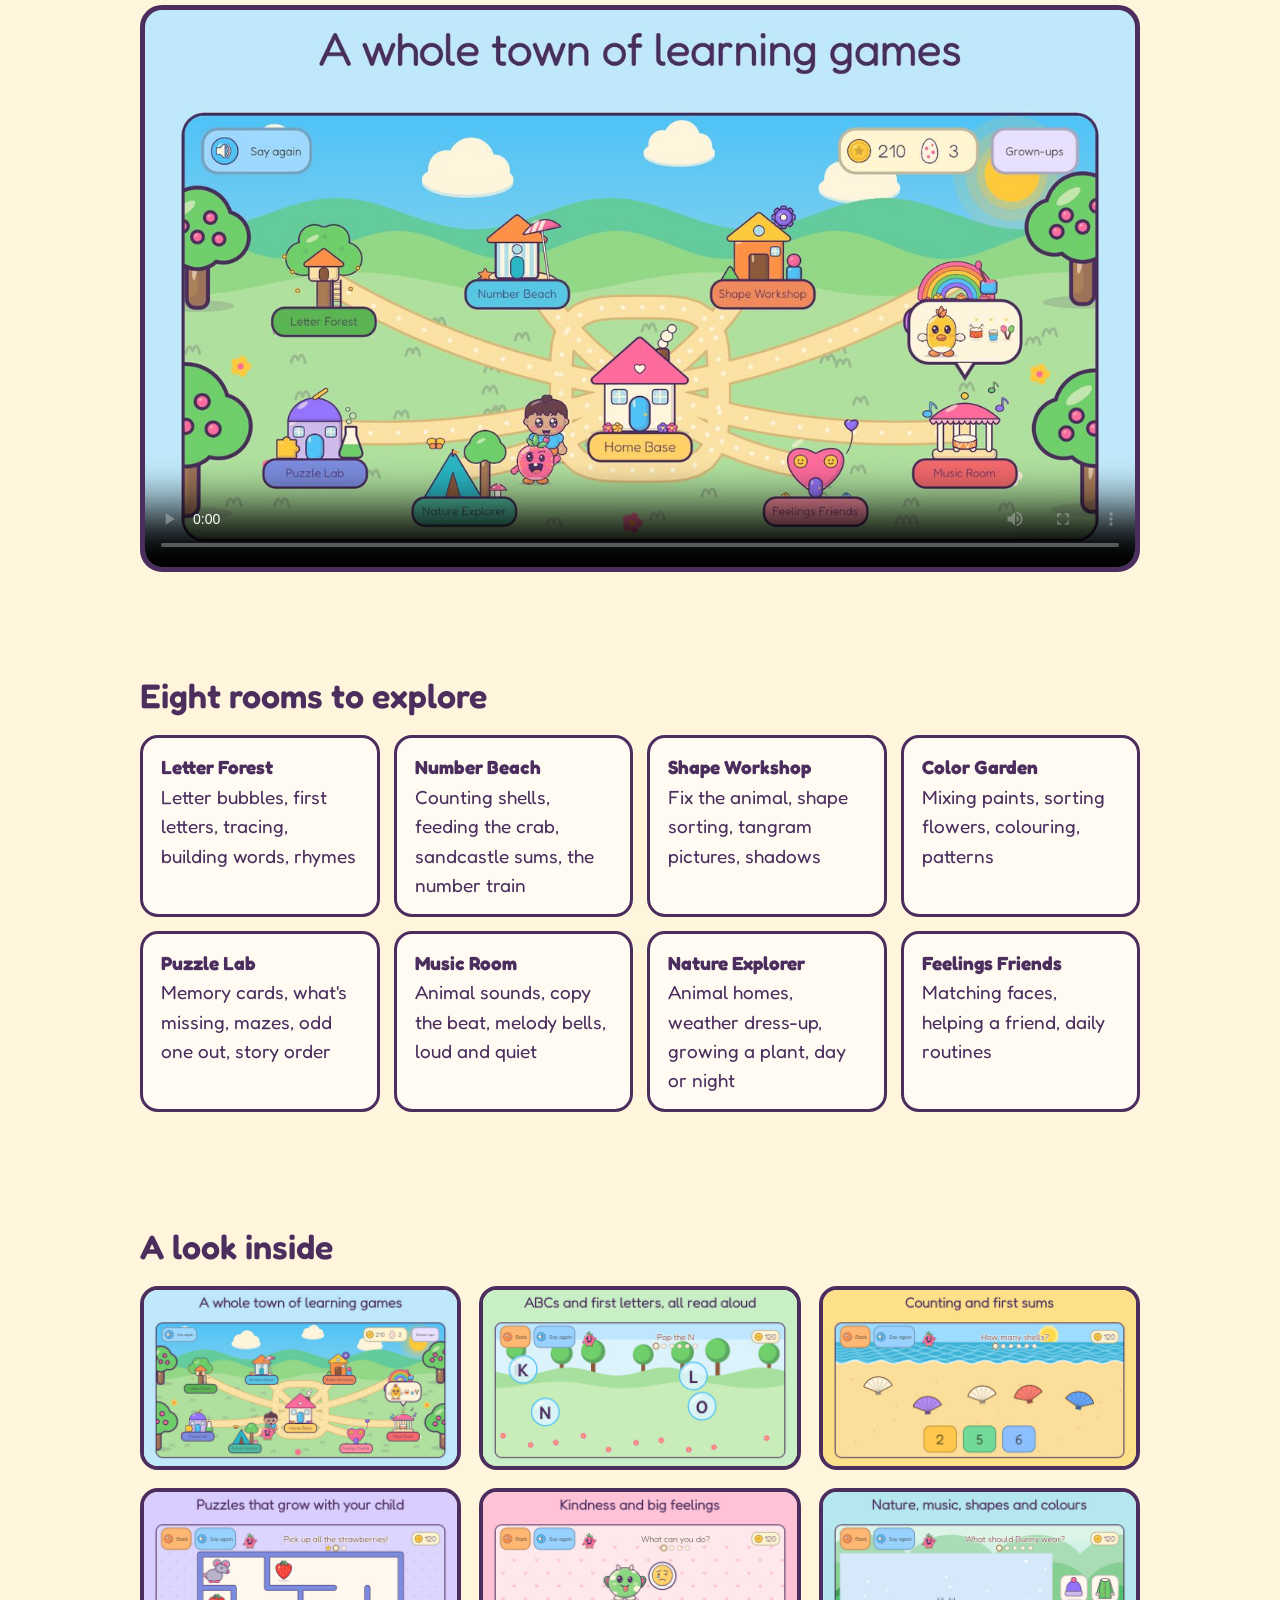
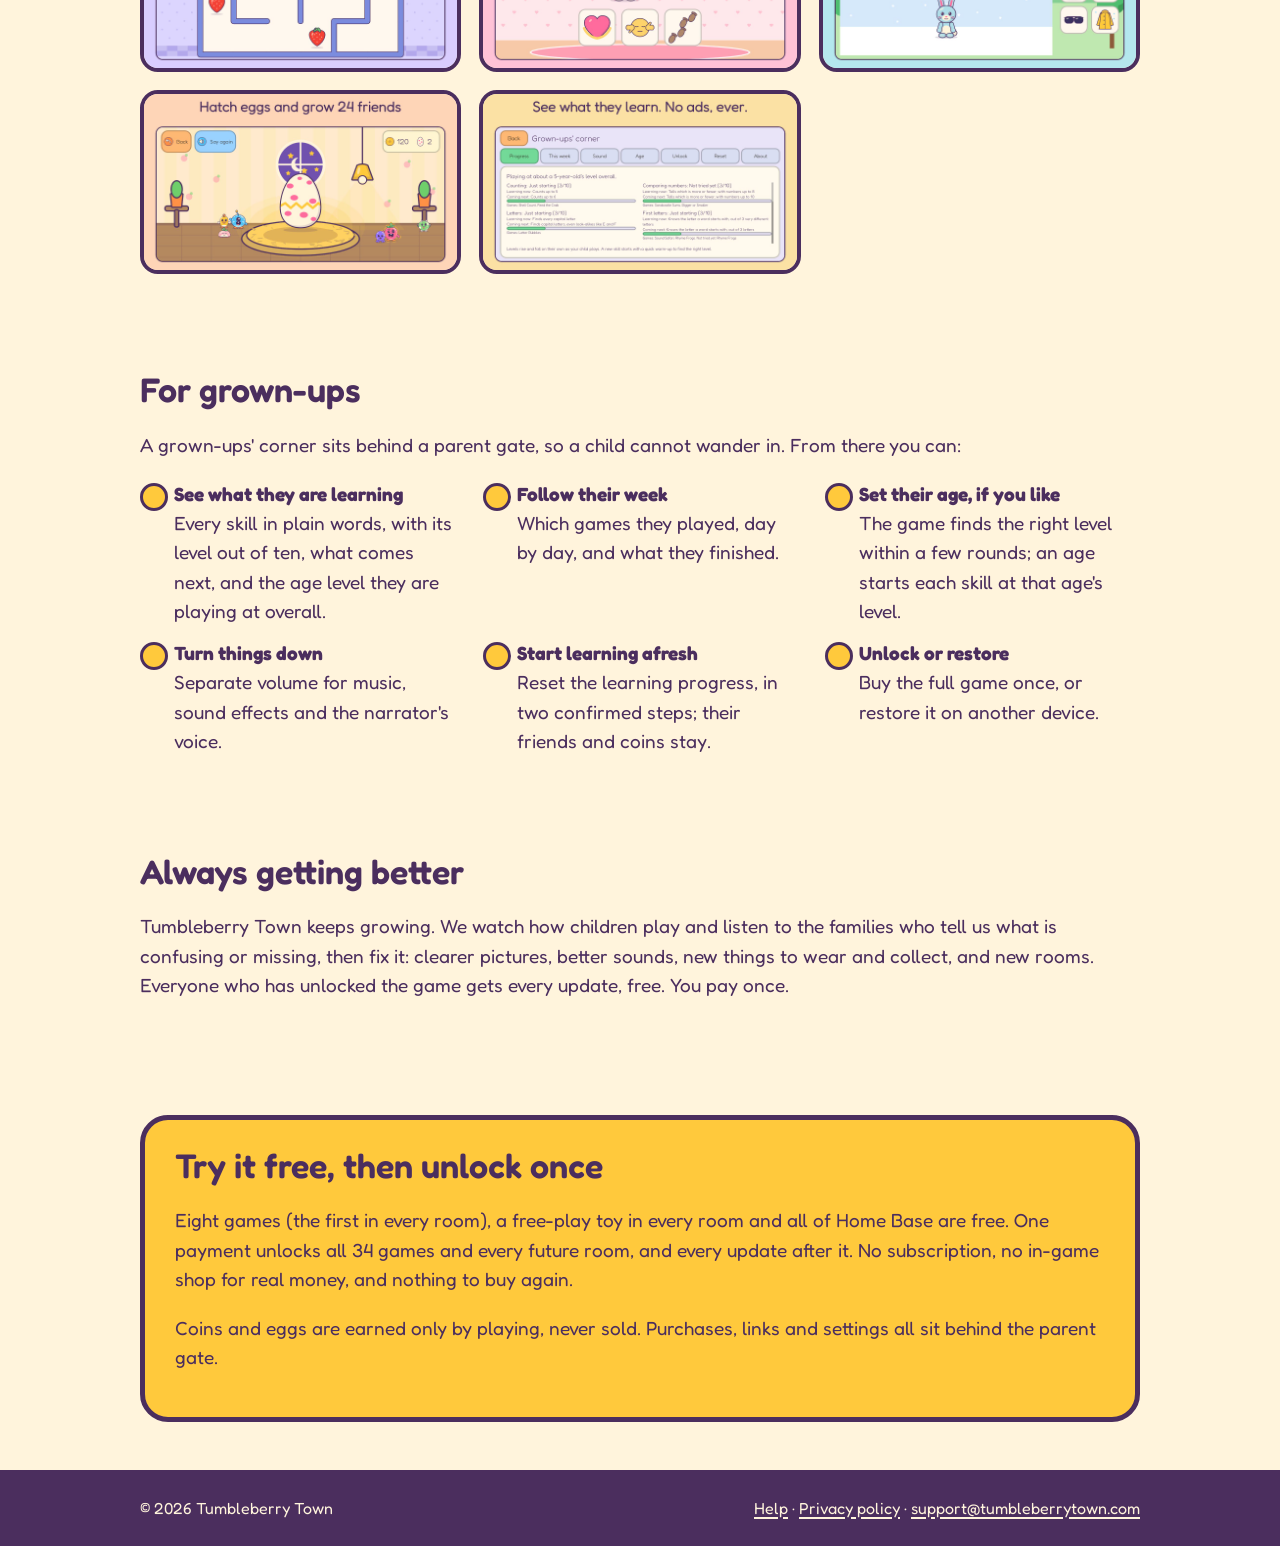
==== commit ecb9571f: "Always getting better: updates are free for everyone who has unlocked the game" ====
--- a/index.html
+++ b/index.html
@@ -108,9 +108,16 @@
 
 	<section>
 		<div class="wrap">
+			<h2>Always getting better</h2>
+			<p>Tumbleberry Town keeps growing. We watch how children play and listen to the families who tell us what is confusing or missing, then fix it: clearer pictures, better sounds, new things to wear and collect, and new rooms. Everyone who has unlocked the game gets every update, free. You pay once.</p>
+		</div>
+	</section>
+
+	<section>
+		<div class="wrap">
 			<div class="price">
 				<h2>Try it free, then unlock once</h2>
-				<p>Eight games (the first in every room), a free-play toy in every room and all of Home Base are free. One payment unlocks all 34 games and every future room. No subscription, no in-game shop for real money, and nothing to buy again.</p>
+				<p>Eight games (the first in every room), a free-play toy in every room and all of Home Base are free. One payment unlocks all 34 games and every future room, and every update after it. No subscription, no in-game shop for real money, and nothing to buy again.</p>
 				<p>Coins and eggs are earned only by playing, never sold. Purchases, links and settings all sit behind the parent gate.</p>
 			</div>
 		</div>
--- a/assets/site.css
+++ b/assets/site.css
@@ -1,4 +1,3 @@
-/* Tumbleberry Town website. Colours from docs/ART_STYLE.md in the game. */
 @font-face {
 	font-family: "Fredoka";
 	src: url("fonts/Fredoka-Variable.ttf") format("truetype");
@@ -63,7 +62,6 @@
 }
 .badge.soon { opacity: 0.75; }
 
-/* The selling points, right under the headline. */
 .highlights { display: flex; flex-wrap: wrap; gap: 10px; justify-content: center; list-style: none; padding: 0; margin: 0 auto 26px; max-width: 900px; }
 .highlights li {
 	padding: 6px 14px; border-radius: 12px; background: var(--yellow); border: 2px solid var(--plum);
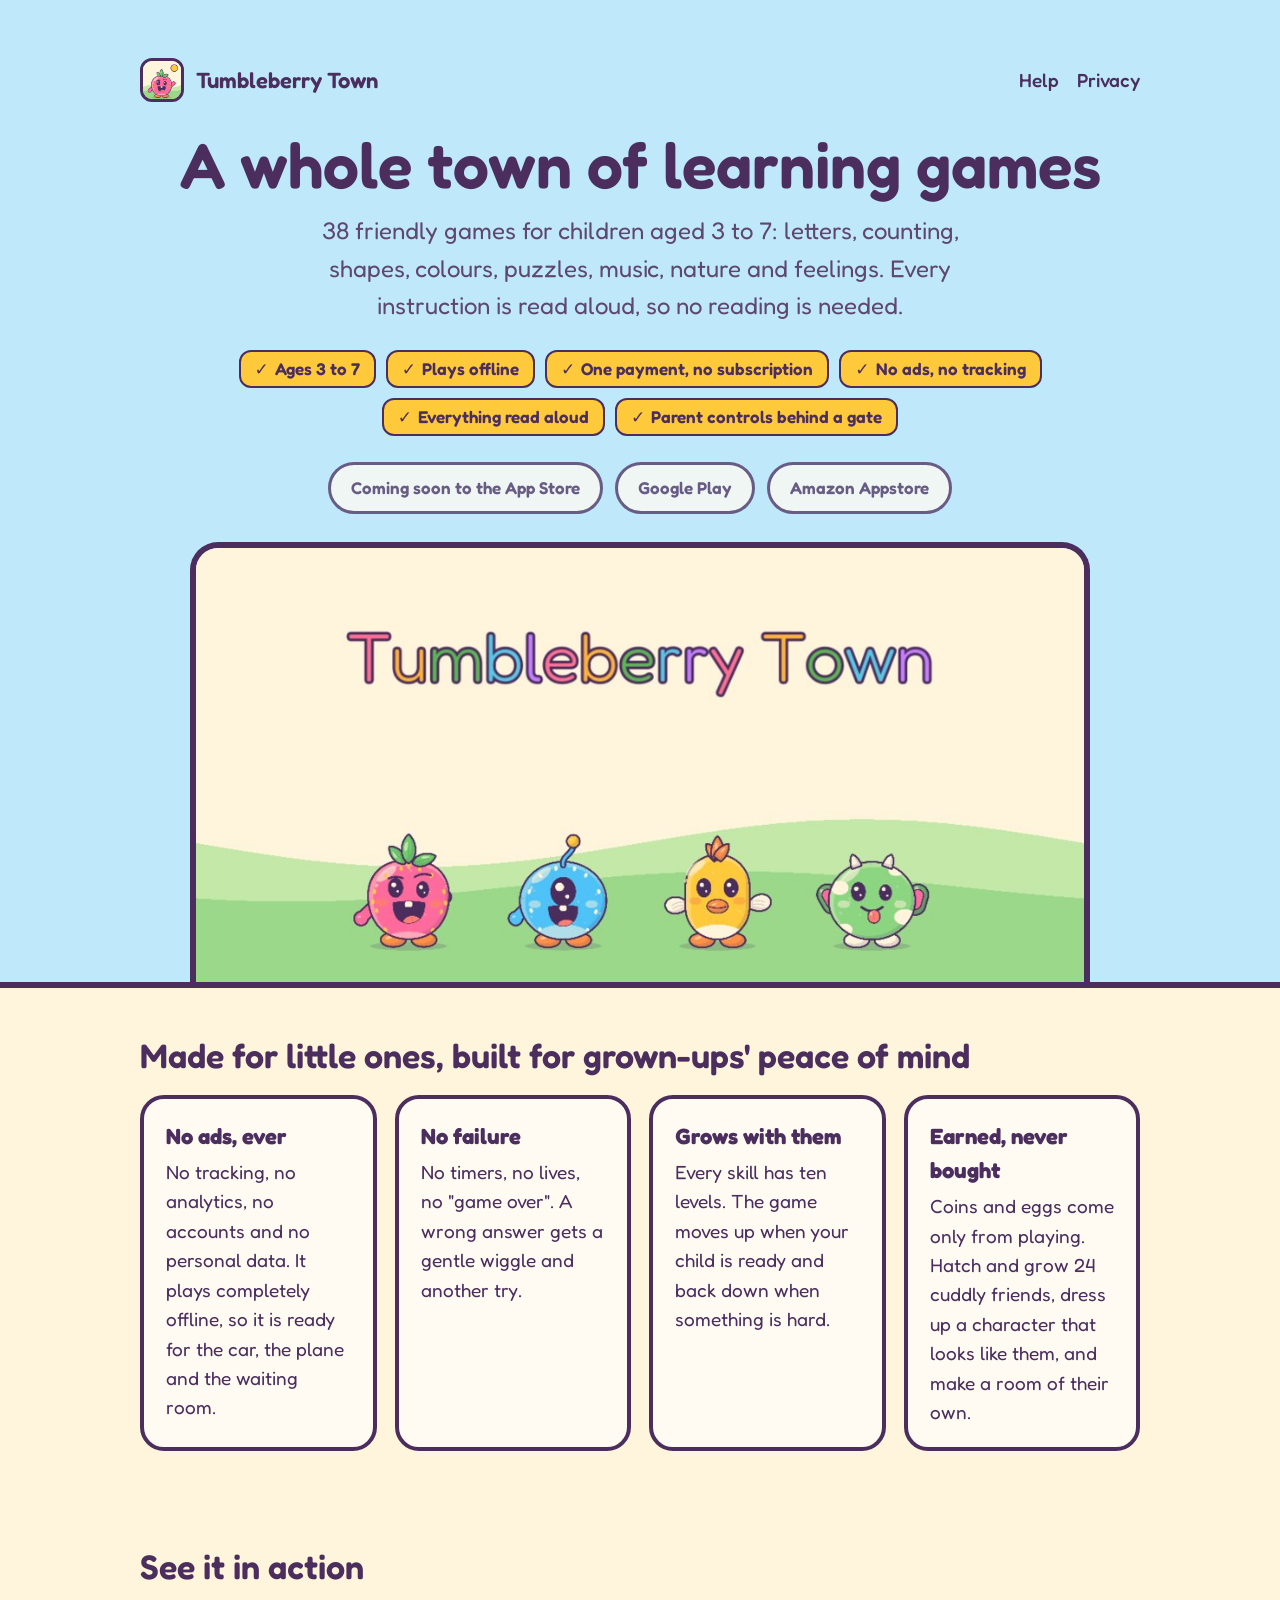
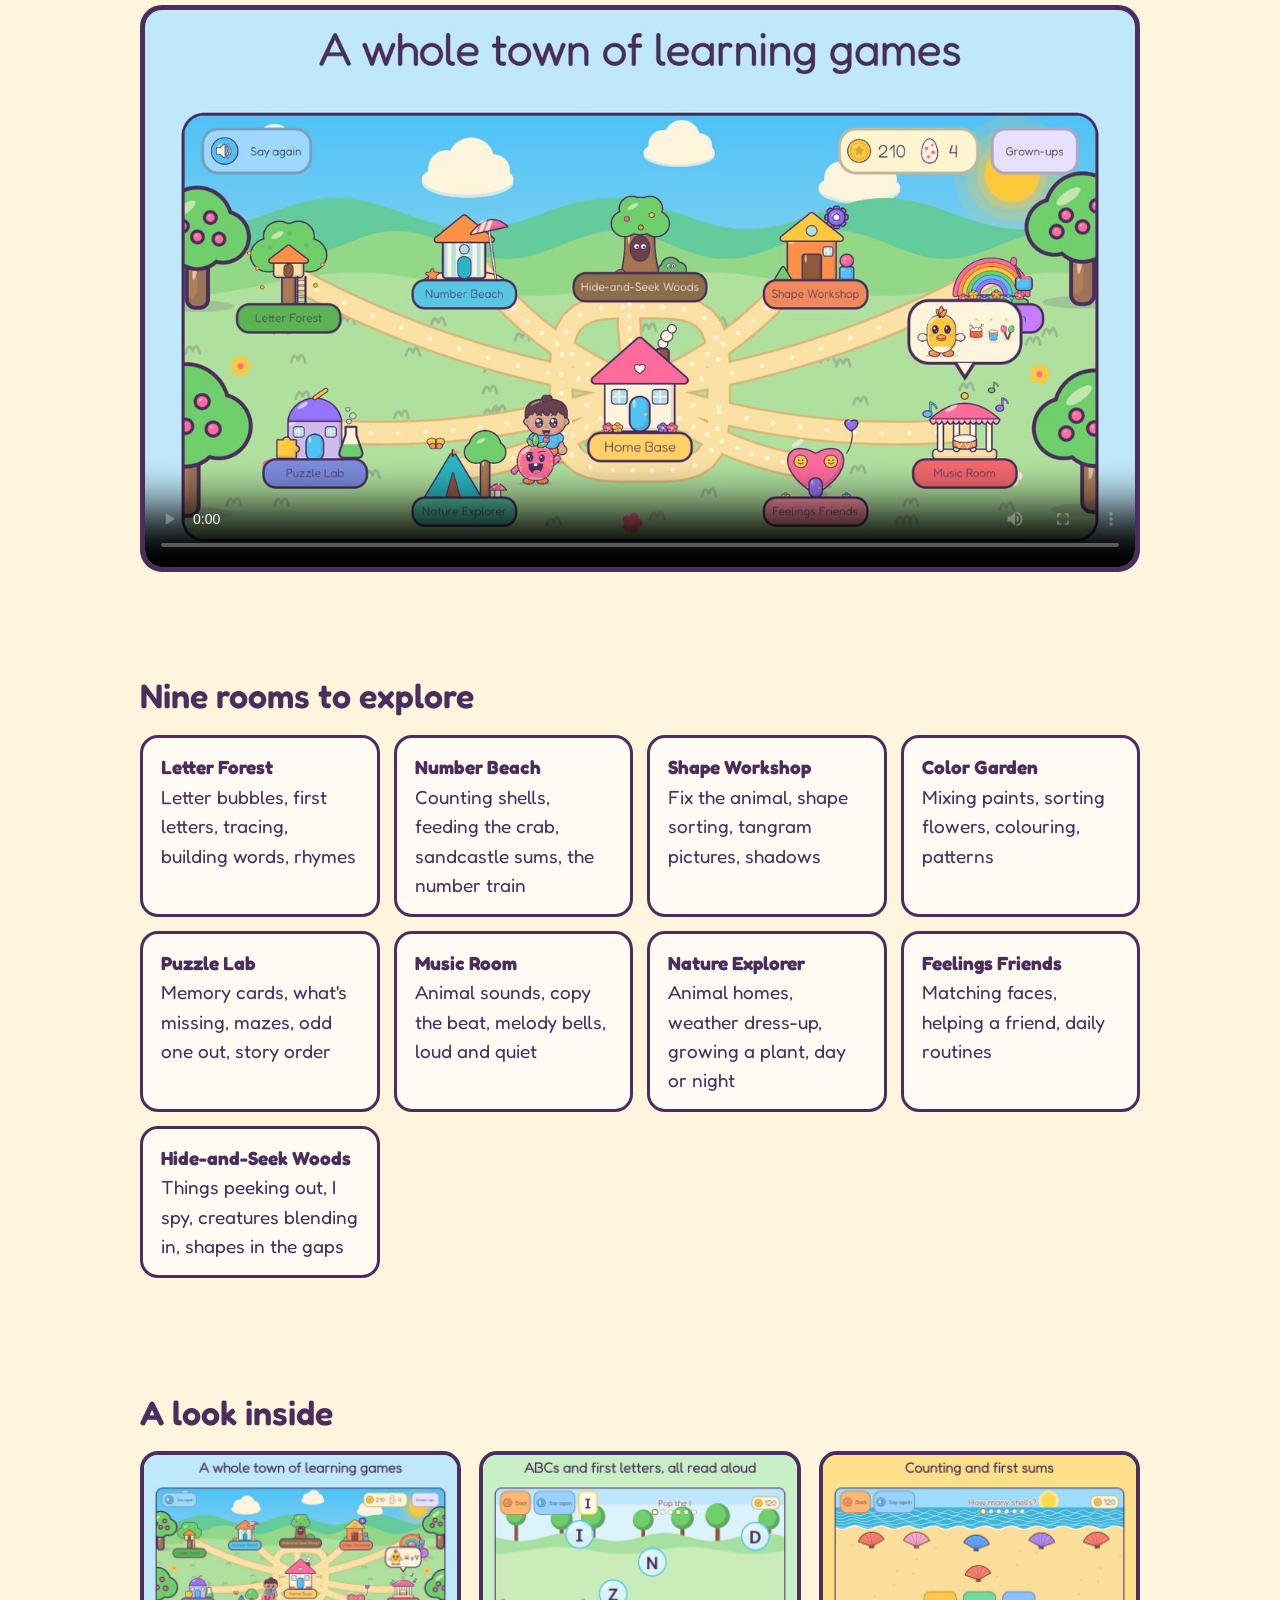
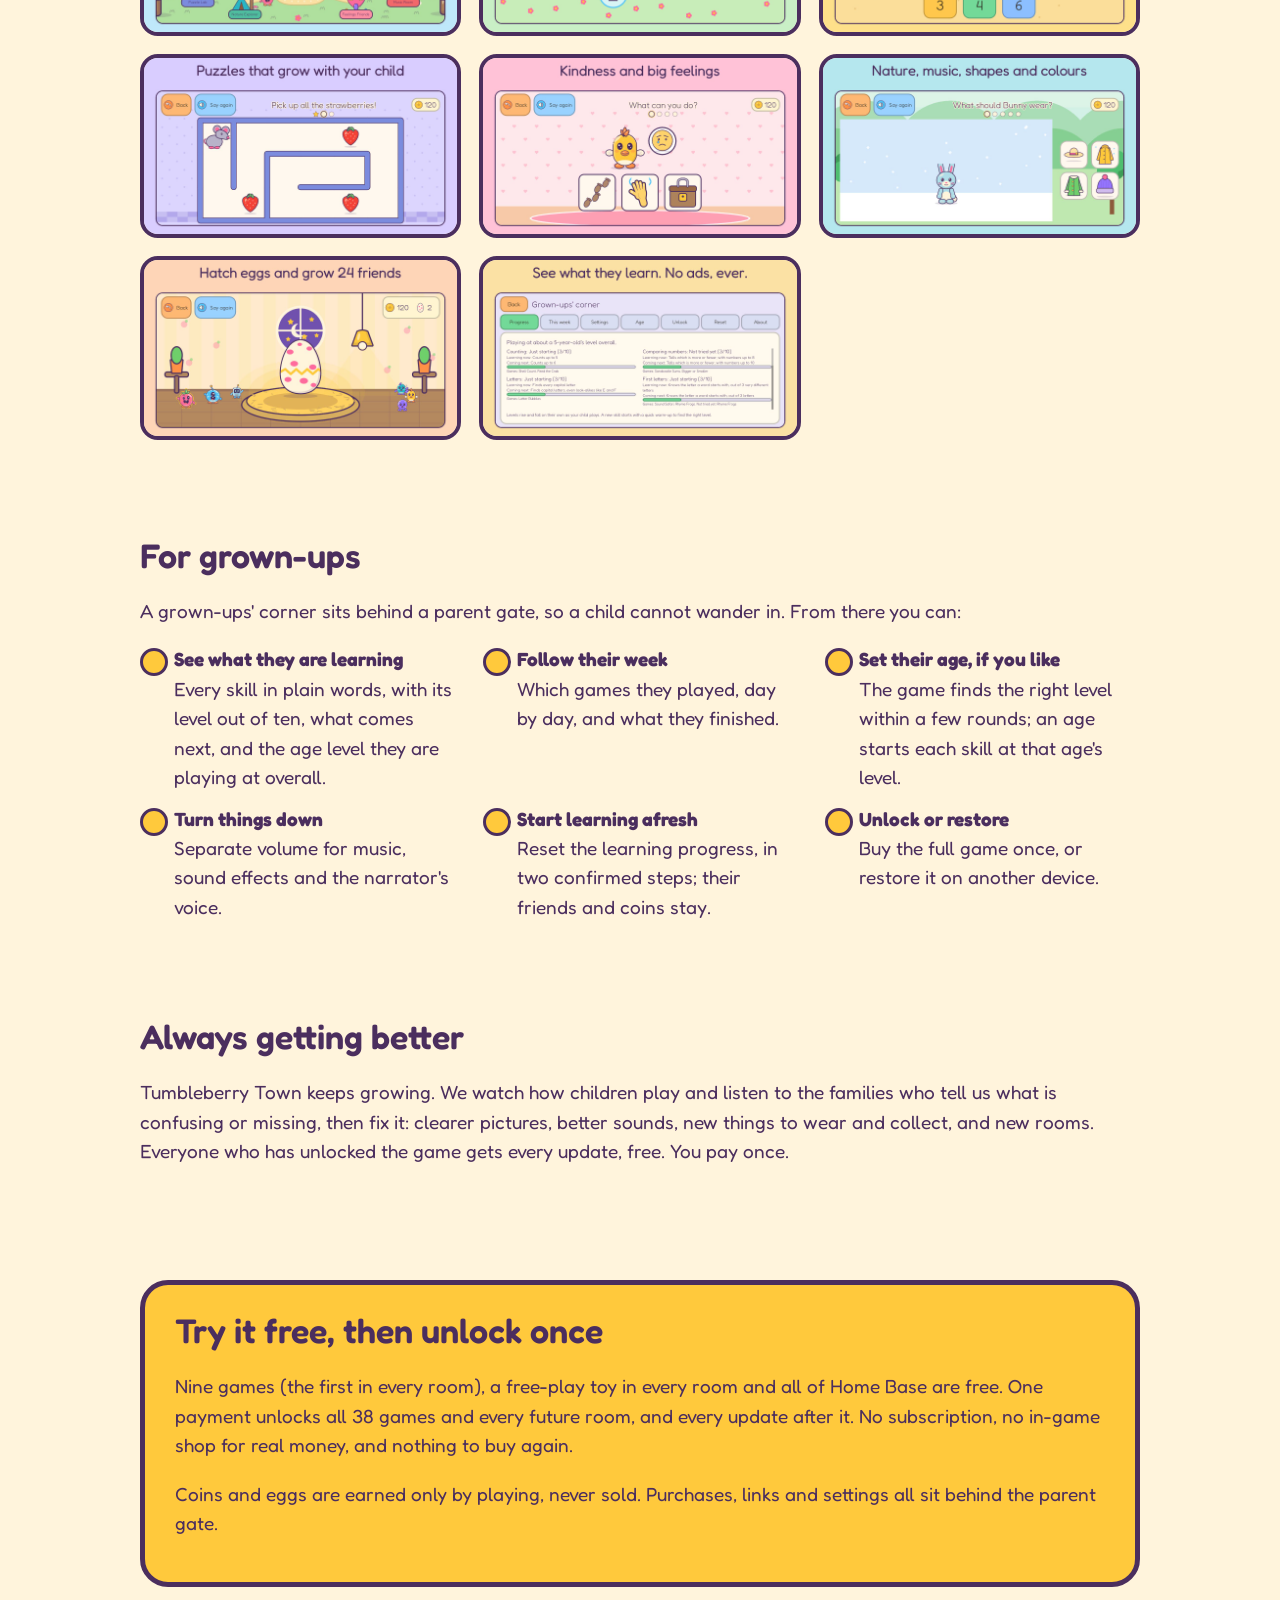
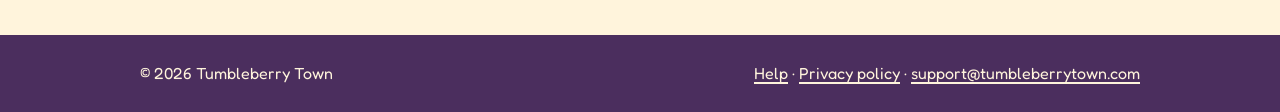
==== commit e5671dfd: "Nine rooms and 38 games: Hide-and-Seek Woods joins the town; new pictures" ====
--- a/index.html
+++ b/index.html
@@ -19,7 +19,7 @@
 			<nav><a href="support/">Help</a><a href="privacy/">Privacy</a></nav>
 		</header>
 		<h1>A whole town of learning games</h1>
-		<p class="lead">34 friendly games for children aged 3 to 7: letters, counting, shapes, colours, puzzles, music, nature and feelings. Every instruction is read aloud, so no reading is needed.</p>
+		<p class="lead">38 friendly games for children aged 3 to 7: letters, counting, shapes, colours, puzzles, music, nature and feelings. Every instruction is read aloud, so no reading is needed.</p>
 		<ul class="highlights" aria-label="At a glance">
 			<li>Ages 3 to 7</li>
 			<li>Plays offline</li>
@@ -61,7 +61,7 @@
 
 	<section>
 		<div class="wrap">
-			<h2>Eight rooms to explore</h2>
+			<h2>Nine rooms to explore</h2>
 			<ul class="rooms">
 				<li><b>Letter Forest</b>Letter bubbles, first letters, tracing, building words, rhymes</li>
 				<li><b>Number Beach</b>Counting shells, feeding the crab, sandcastle sums, the number train</li>
@@ -71,6 +71,7 @@
 				<li><b>Music Room</b>Animal sounds, copy the beat, melody bells, loud and quiet</li>
 				<li><b>Nature Explorer</b>Animal homes, weather dress-up, growing a plant, day or night</li>
 				<li><b>Feelings Friends</b>Matching faces, helping a friend, daily routines</li>
+				<li><b>Hide-and-Seek Woods</b>Things peeking out, I spy, creatures blending in, shapes in the gaps</li>
 			</ul>
 		</div>
 	</section>
@@ -79,7 +80,7 @@
 		<div class="wrap">
 			<h2>A look inside</h2>
 			<div class="gallery">
-				<img src="assets/img/01_town.jpg" alt="The town map with eight rooms and Home Base" loading="lazy">
+				<img src="assets/img/01_town.jpg" alt="The town map with nine rooms and Home Base" loading="lazy">
 				<img src="assets/img/02_letters.jpg" alt="Letter Bubbles: pop the letter the narrator says" loading="lazy">
 				<img src="assets/img/03_numbers.jpg" alt="Shell Count: how many shells?" loading="lazy">
 				<img src="assets/img/04_puzzles.jpg" alt="Maze Mouse: pick up the strawberries" loading="lazy">
@@ -117,7 +118,7 @@
 		<div class="wrap">
 			<div class="price">
 				<h2>Try it free, then unlock once</h2>
-				<p>Eight games (the first in every room), a free-play toy in every room and all of Home Base are free. One payment unlocks all 34 games and every future room, and every update after it. No subscription, no in-game shop for real money, and nothing to buy again.</p>
+				<p>Nine games (the first in every room), a free-play toy in every room and all of Home Base are free. One payment unlocks all 38 games and every future room, and every update after it. No subscription, no in-game shop for real money, and nothing to buy again.</p>
 				<p>Coins and eggs are earned only by playing, never sold. Purchases, links and settings all sit behind the parent gate.</p>
 			</div>
 		</div>
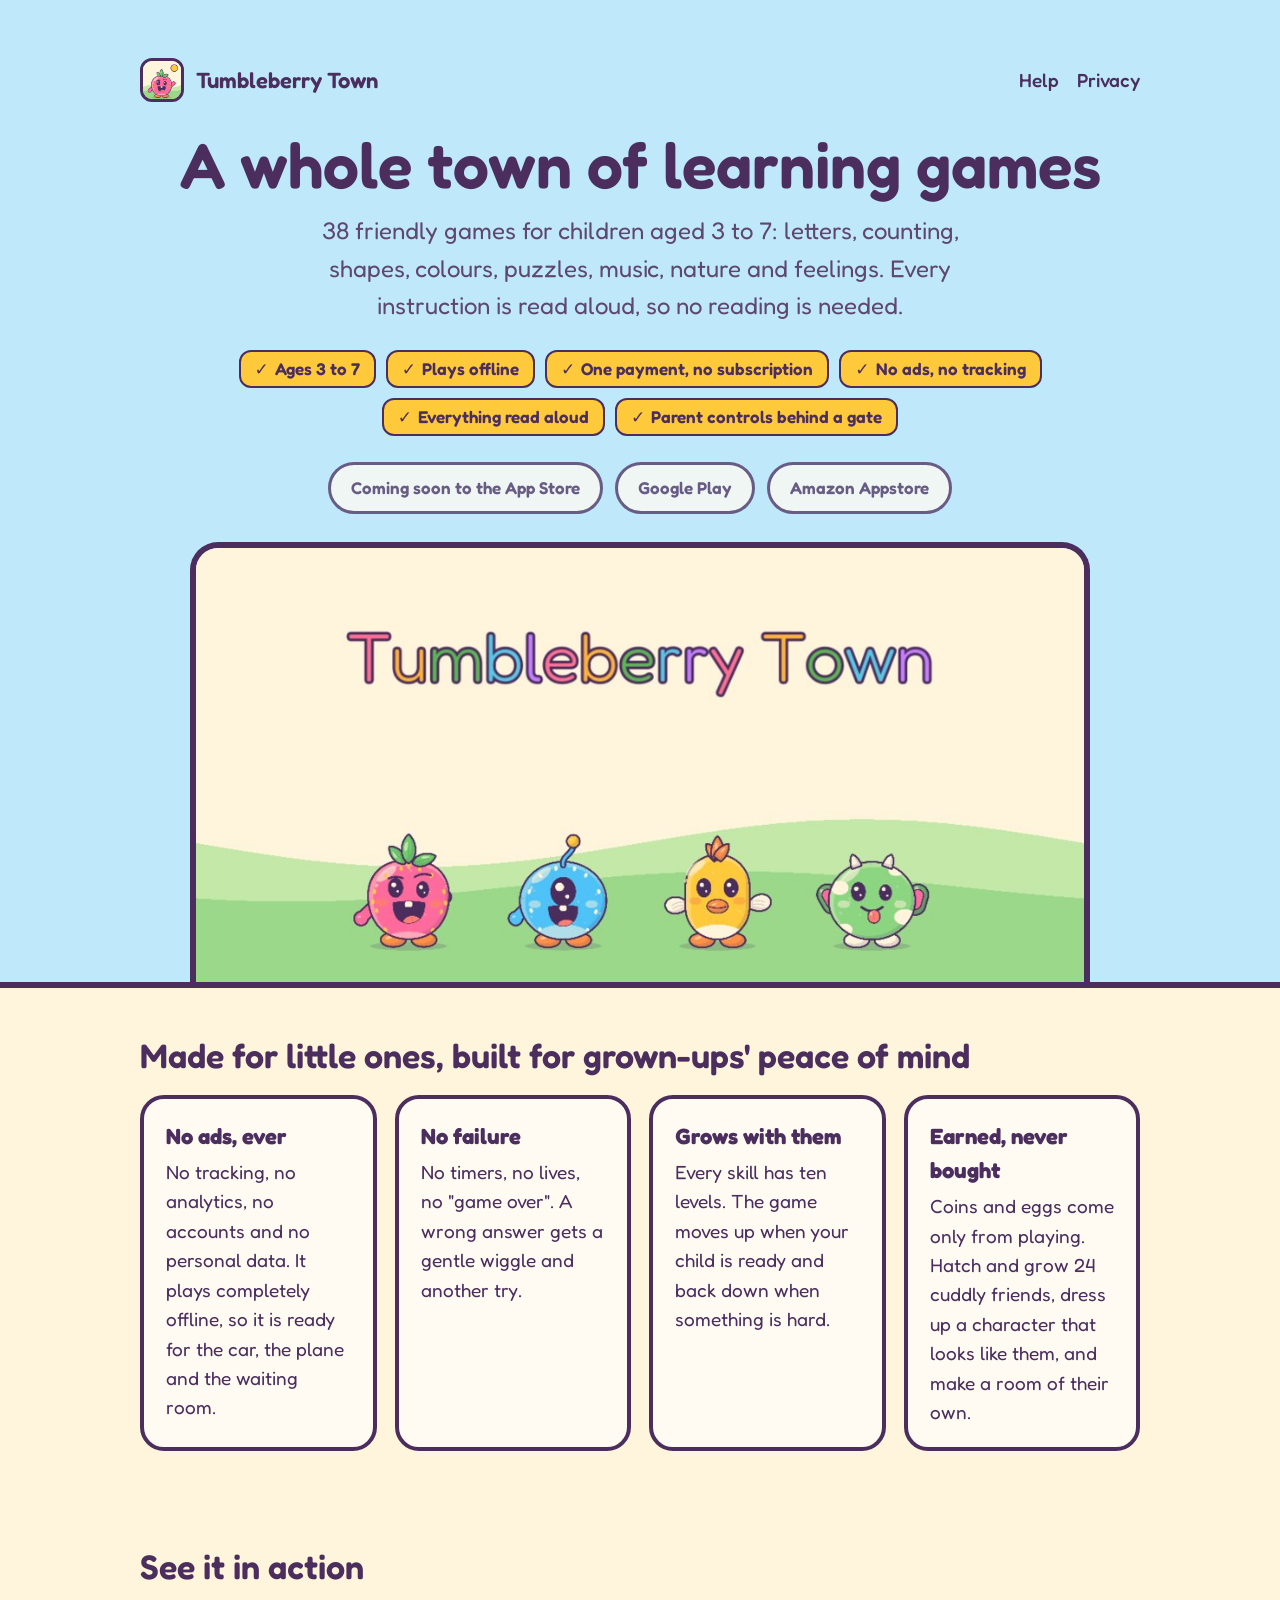
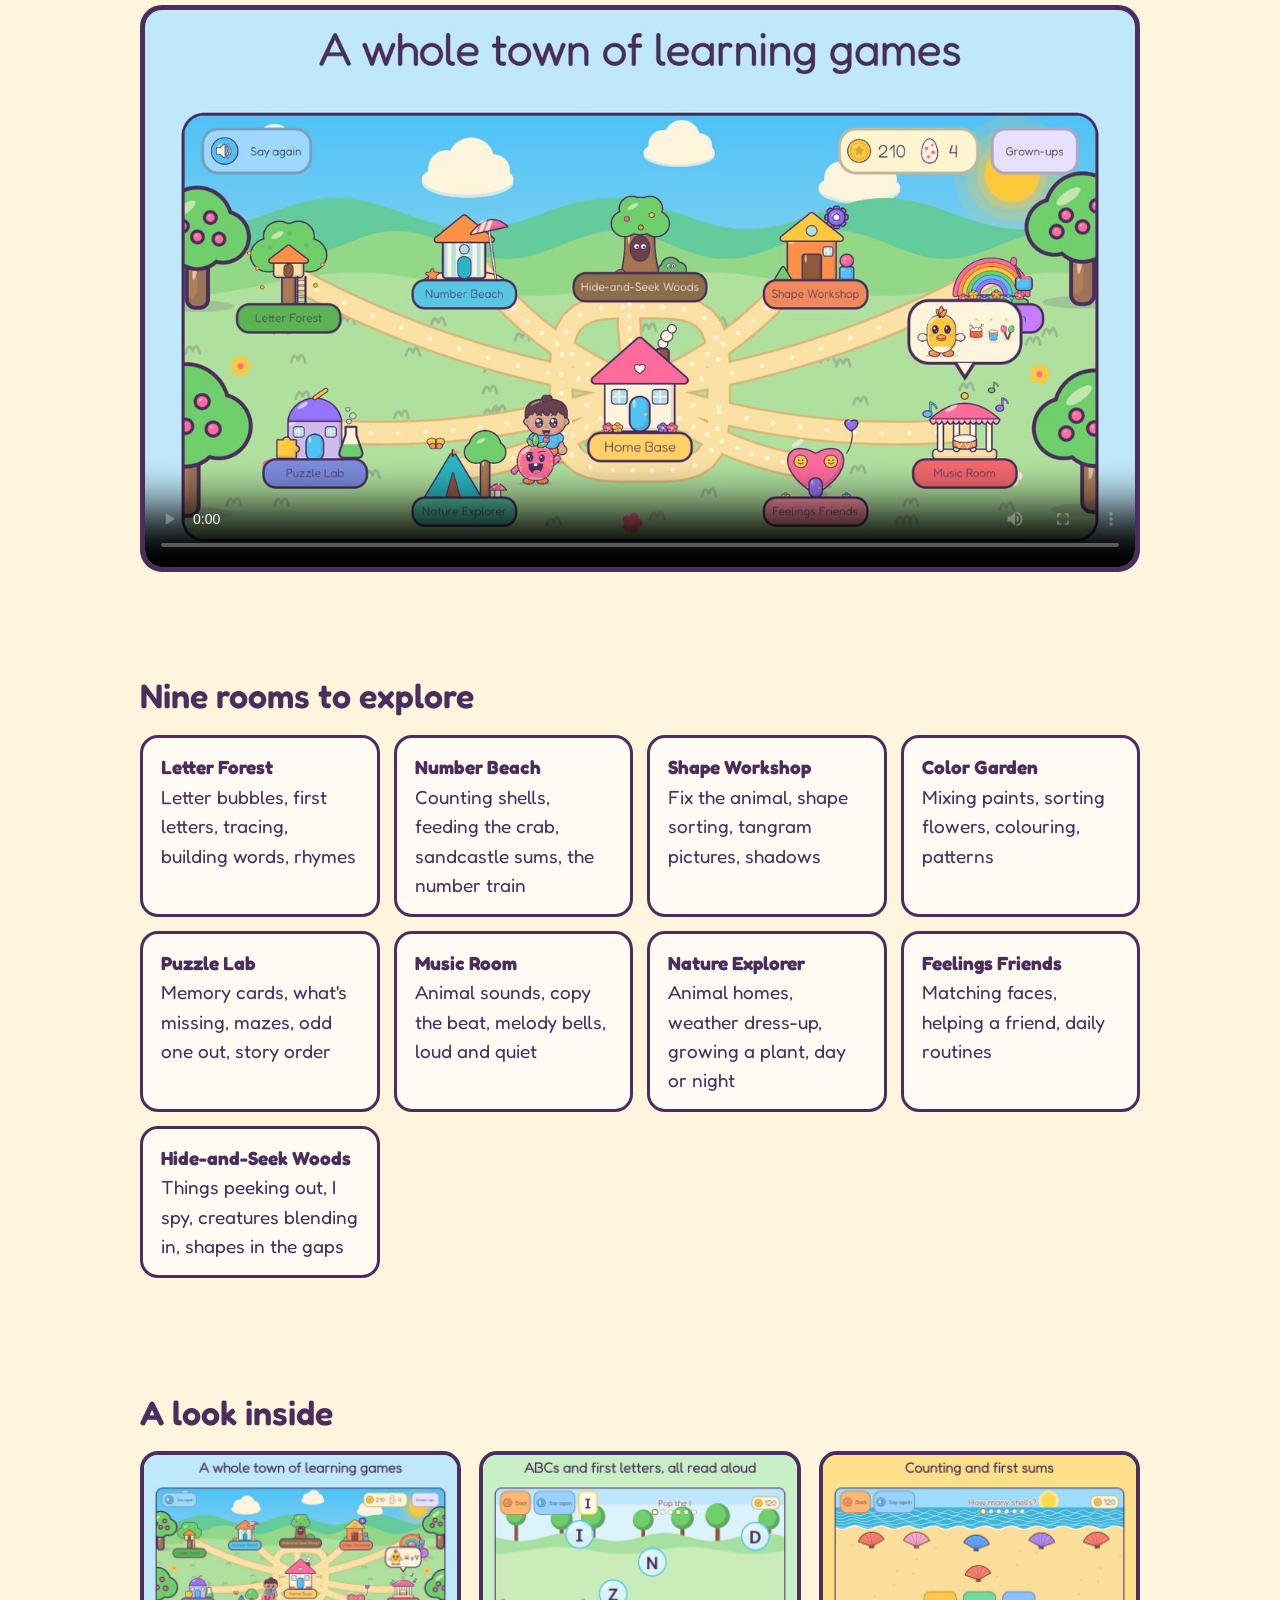
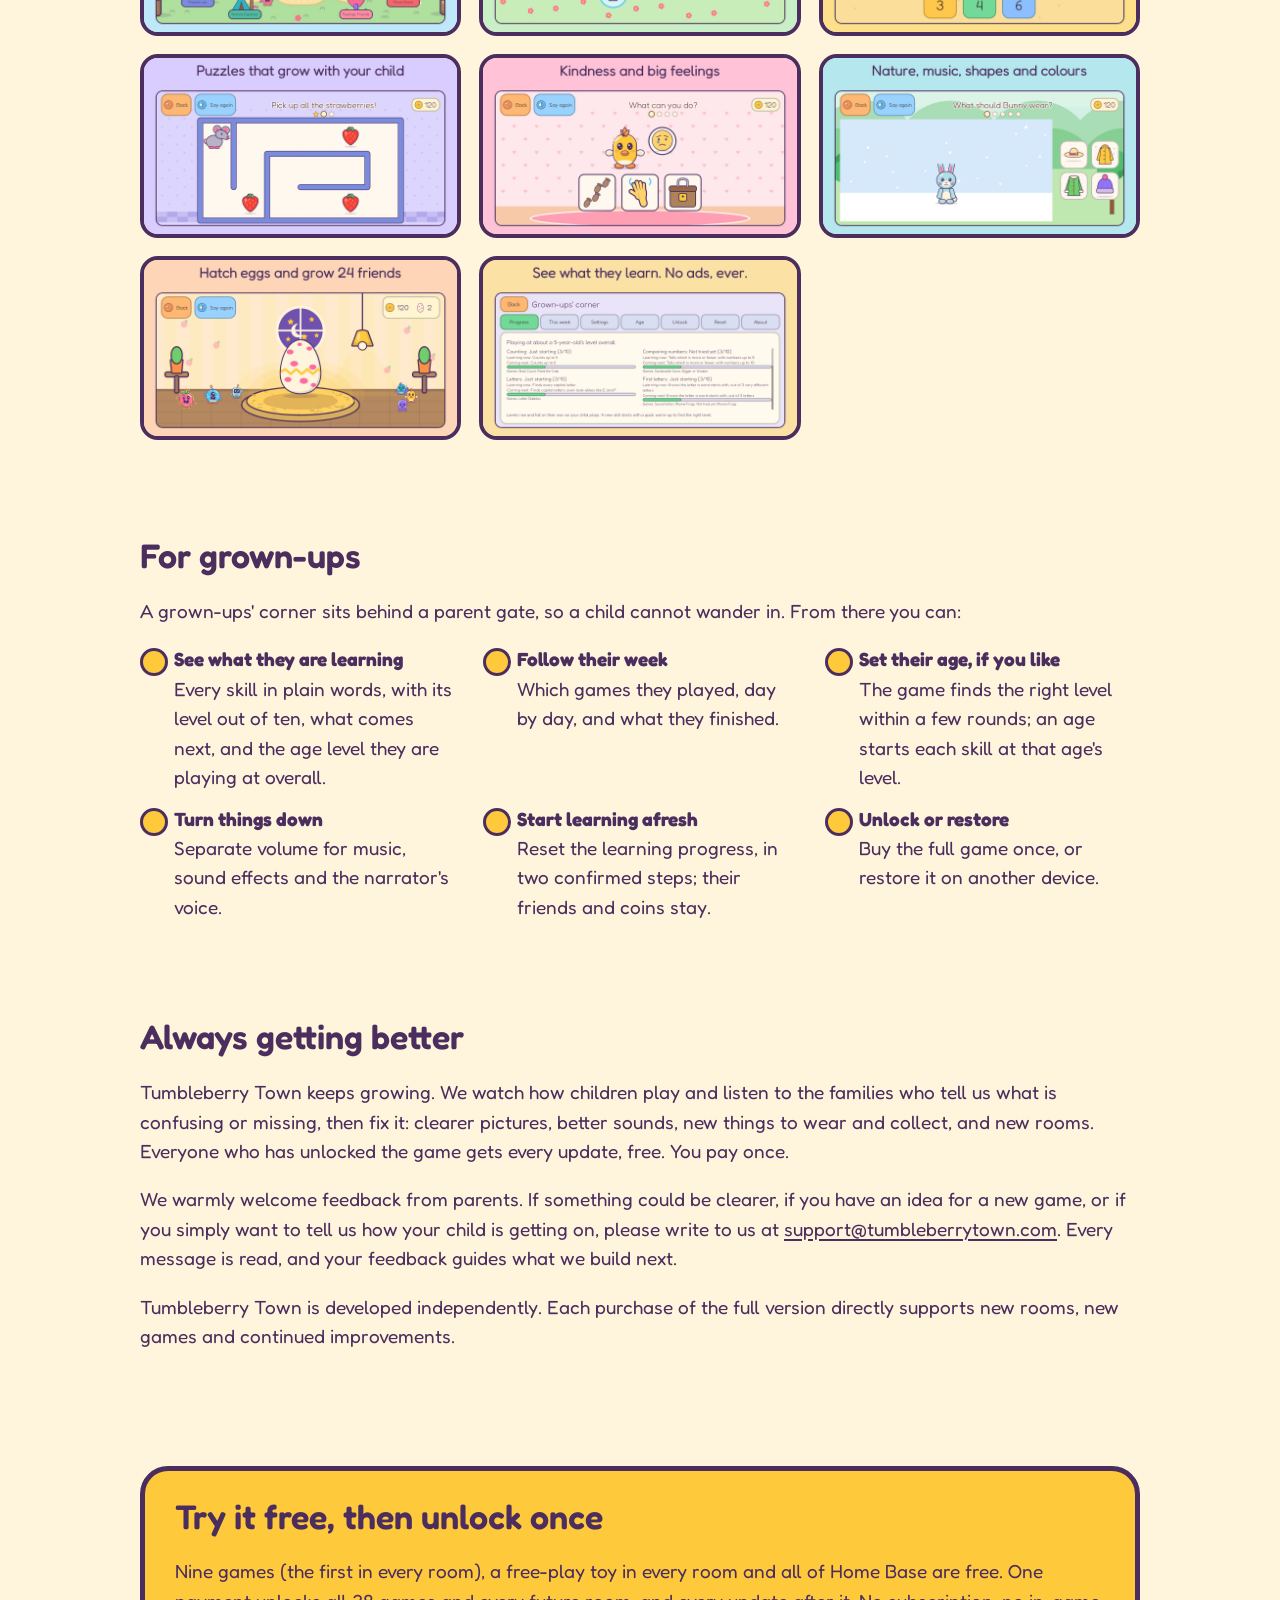
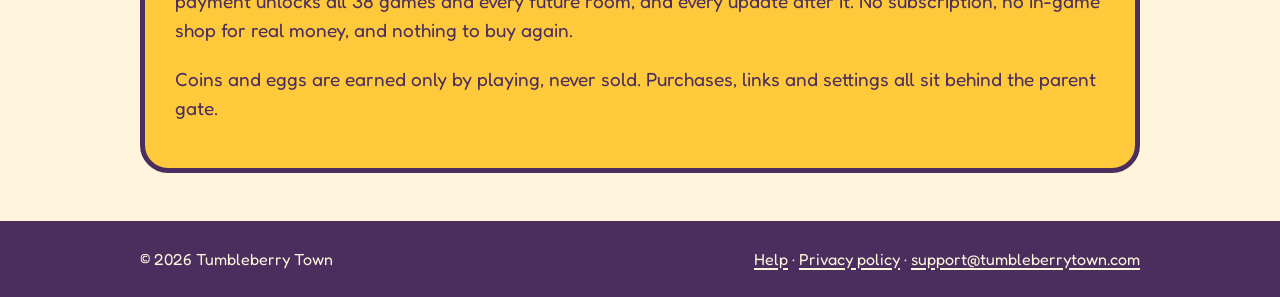
==== commit c91b48ae: "Invite parents' feedback; note that purchases support new rooms and games" ====
--- a/index.html
+++ b/index.html
@@ -111,6 +111,8 @@
 		<div class="wrap">
 			<h2>Always getting better</h2>
 			<p>Tumbleberry Town keeps growing. We watch how children play and listen to the families who tell us what is confusing or missing, then fix it: clearer pictures, better sounds, new things to wear and collect, and new rooms. Everyone who has unlocked the game gets every update, free. You pay once.</p>
+			<p>We warmly welcome feedback from parents. If something could be clearer, if you have an idea for a new game, or if you simply want to tell us how your child is getting on, please write to us at <a href="mailto:support@tumbleberrytown.com">support@tumbleberrytown.com</a>. Every message is read, and your feedback guides what we build next.</p>
+			<p>Tumbleberry Town is developed independently. Each purchase of the full version directly supports new rooms, new games and continued improvements.</p>
 		</div>
 	</section>
 
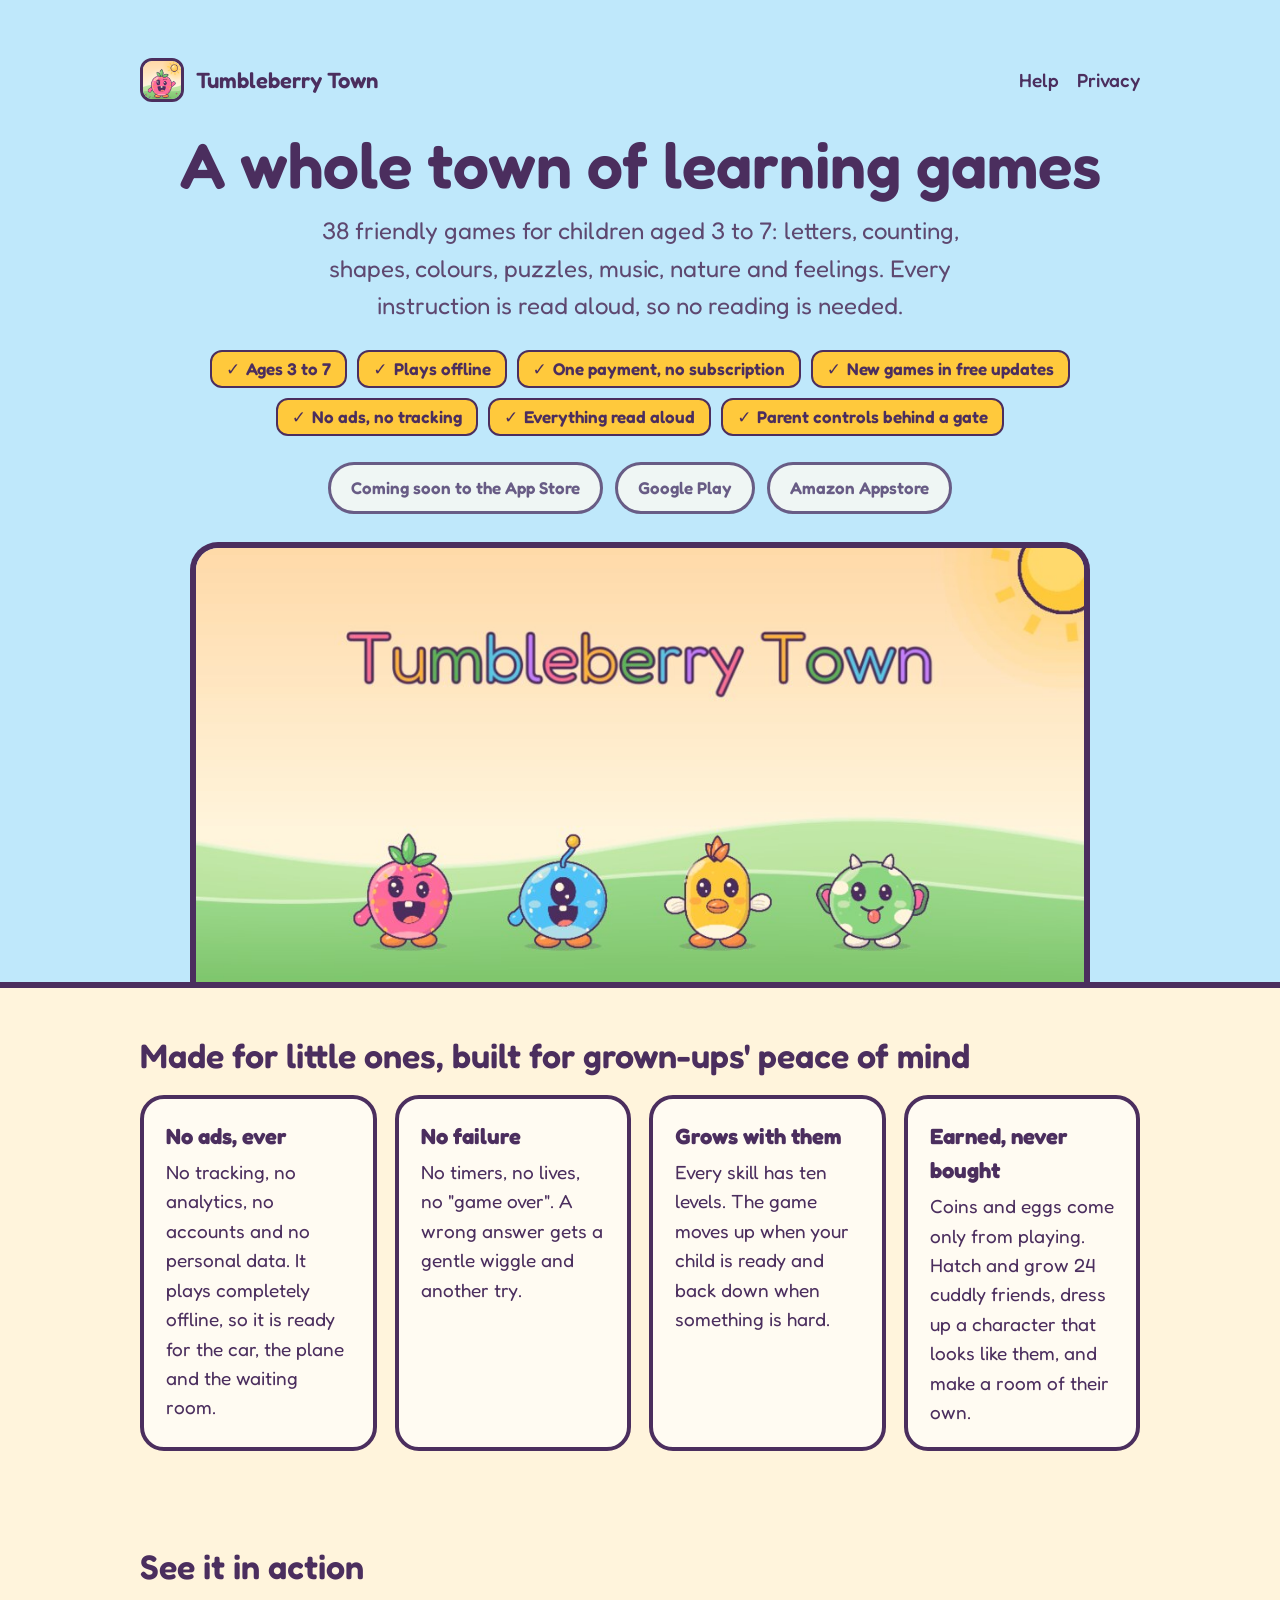
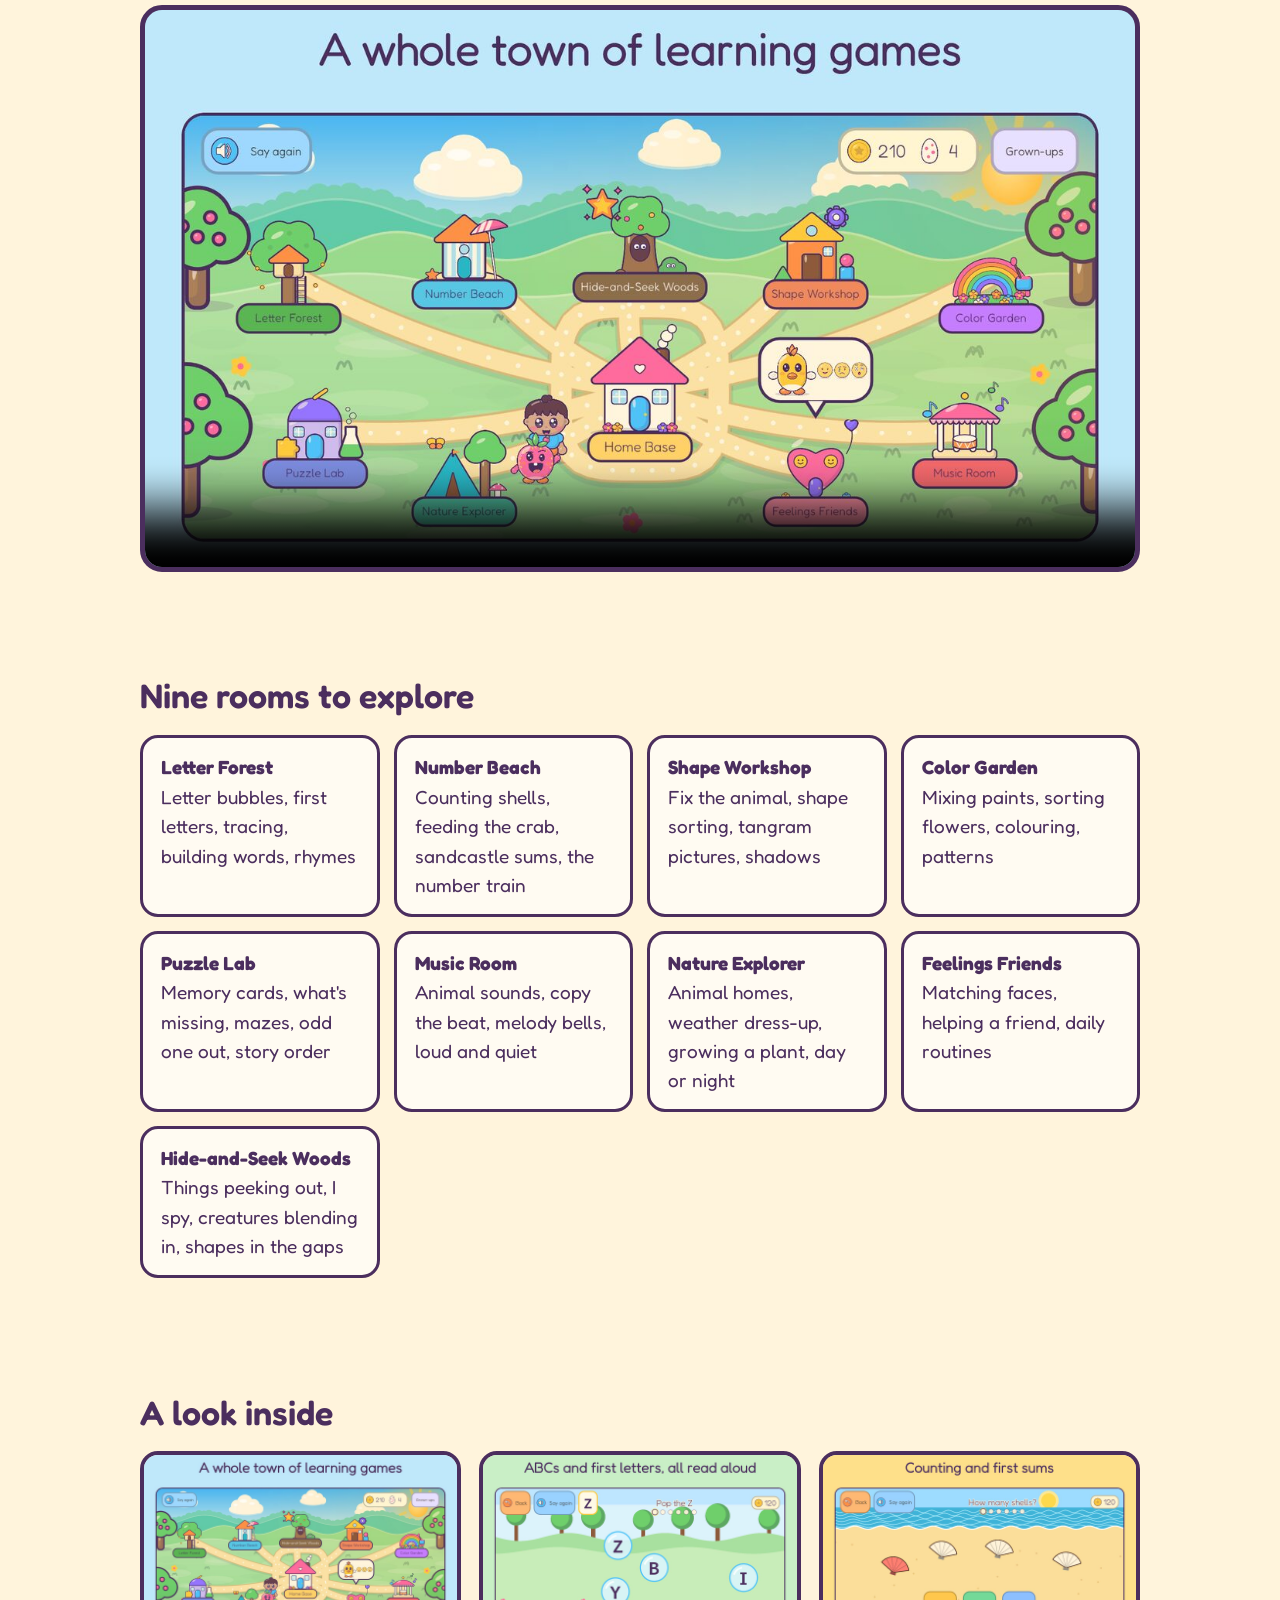
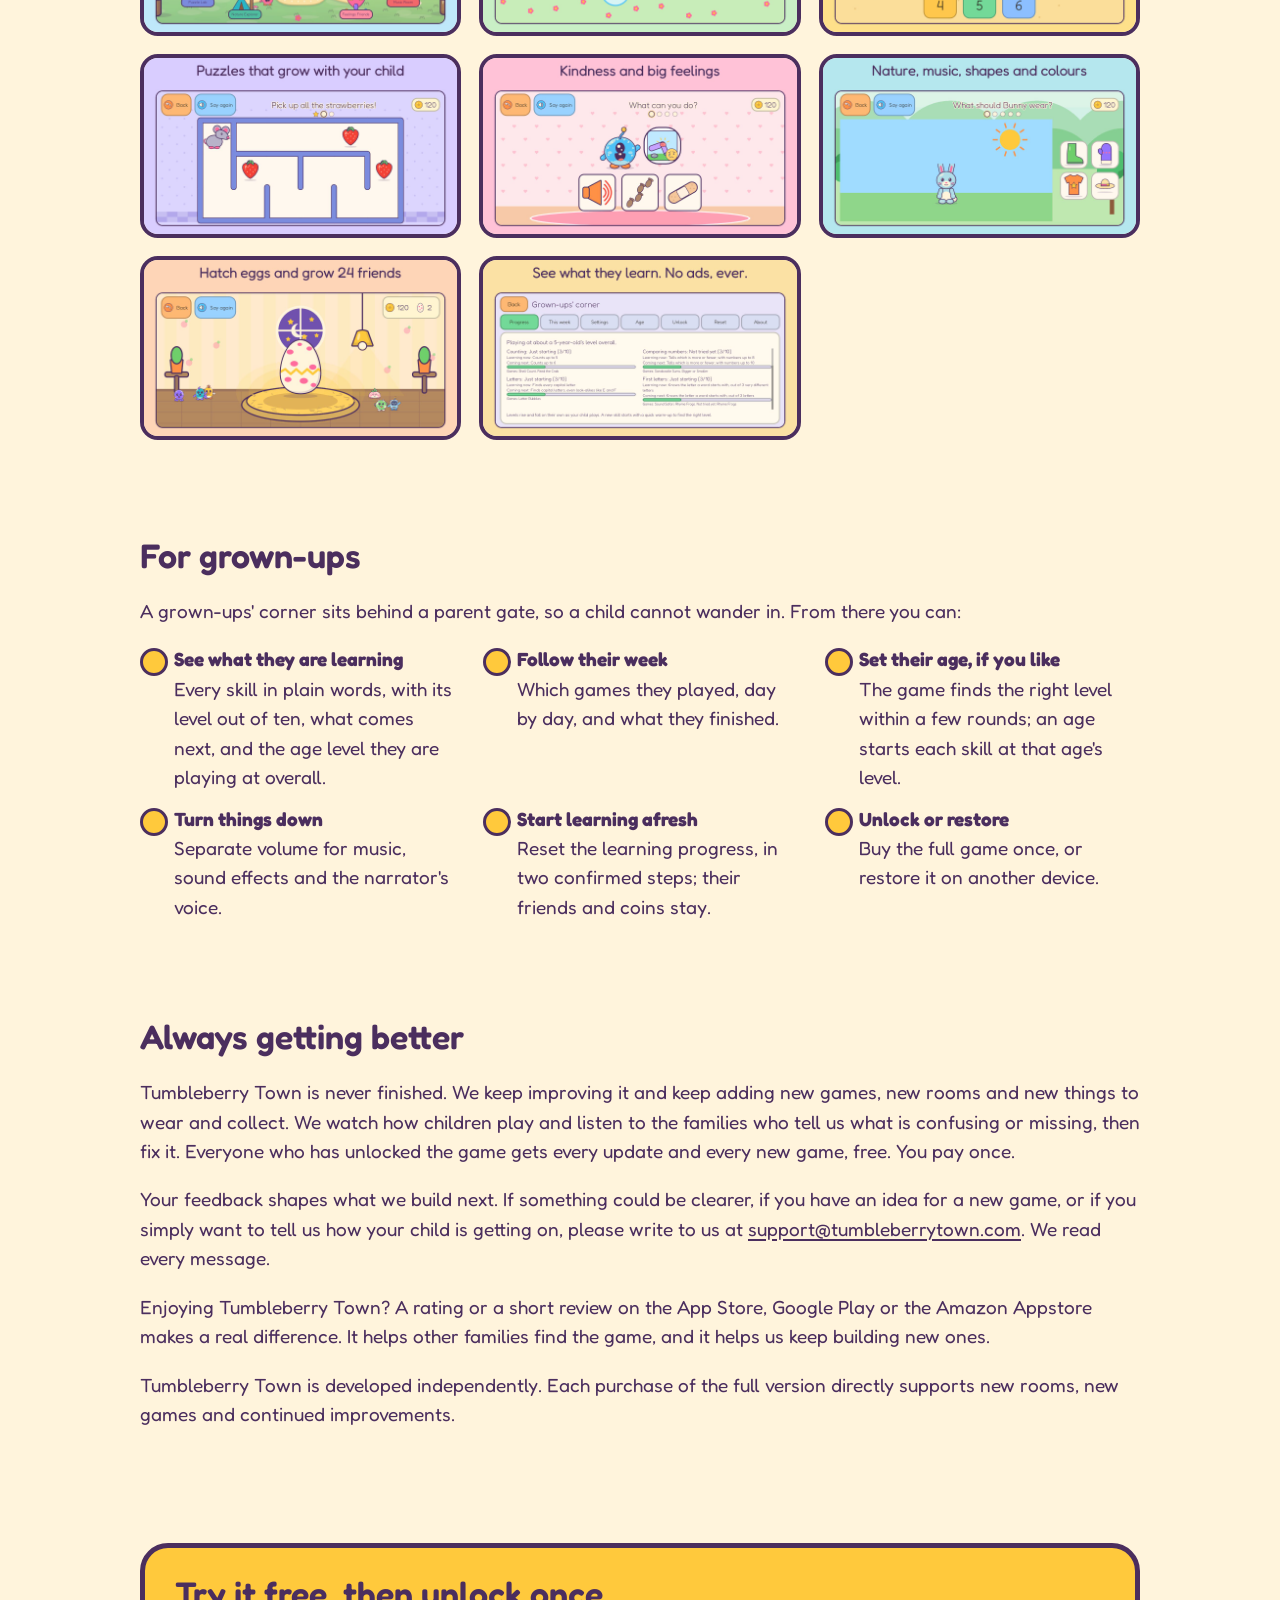
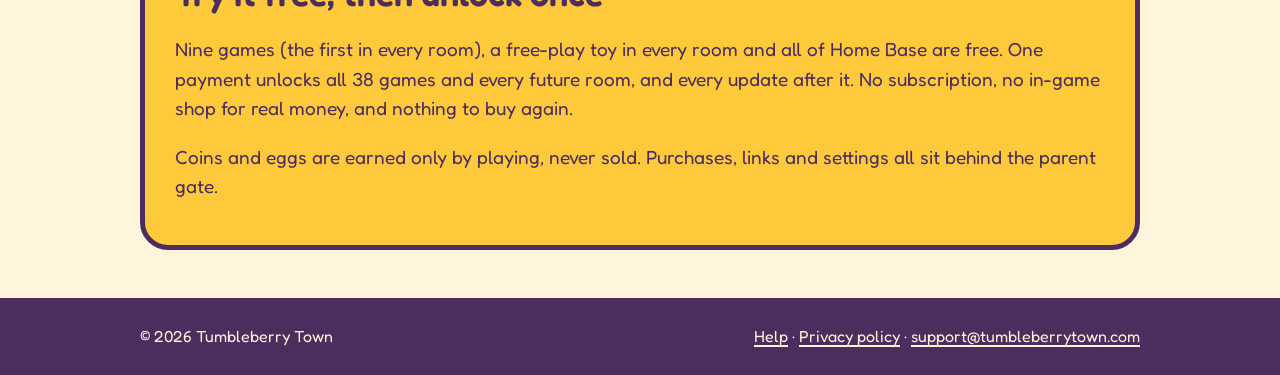
==== commit 868e8ff4: "Keep improving and adding games; invite ratings and reviews; eye colour and shoes in Help" ====
--- a/index.html
+++ b/index.html
@@ -24,6 +24,7 @@
 			<li>Ages 3 to 7</li>
 			<li>Plays offline</li>
 			<li>One payment, no subscription</li>
+			<li>New games in free updates</li>
 			<li>No ads, no tracking</li>
 			<li>Everything read aloud</li>
 			<li>Parent controls behind a gate</li>
@@ -110,8 +111,9 @@
 	<section>
 		<div class="wrap">
 			<h2>Always getting better</h2>
-			<p>Tumbleberry Town keeps growing. We watch how children play and listen to the families who tell us what is confusing or missing, then fix it: clearer pictures, better sounds, new things to wear and collect, and new rooms. Everyone who has unlocked the game gets every update, free. You pay once.</p>
-			<p>We warmly welcome feedback from parents. If something could be clearer, if you have an idea for a new game, or if you simply want to tell us how your child is getting on, please write to us at <a href="mailto:support@tumbleberrytown.com">support@tumbleberrytown.com</a>. Every message is read, and your feedback guides what we build next.</p>
+			<p>Tumbleberry Town is never finished. We keep improving it and keep adding new games, new rooms and new things to wear and collect. We watch how children play and listen to the families who tell us what is confusing or missing, then fix it. Everyone who has unlocked the game gets every update and every new game, free. You pay once.</p>
+			<p>Your feedback shapes what we build next. If something could be clearer, if you have an idea for a new game, or if you simply want to tell us how your child is getting on, please write to us at <a href="mailto:support@tumbleberrytown.com">support@tumbleberrytown.com</a>. We read every message.</p>
+			<p>Enjoying Tumbleberry Town? A rating or a short review on the App Store, Google Play or the Amazon Appstore makes a real difference. It helps other families find the game, and it helps us keep building new ones.</p>
 			<p>Tumbleberry Town is developed independently. Each purchase of the full version directly supports new rooms, new games and continued improvements.</p>
 		</div>
 	</section>
